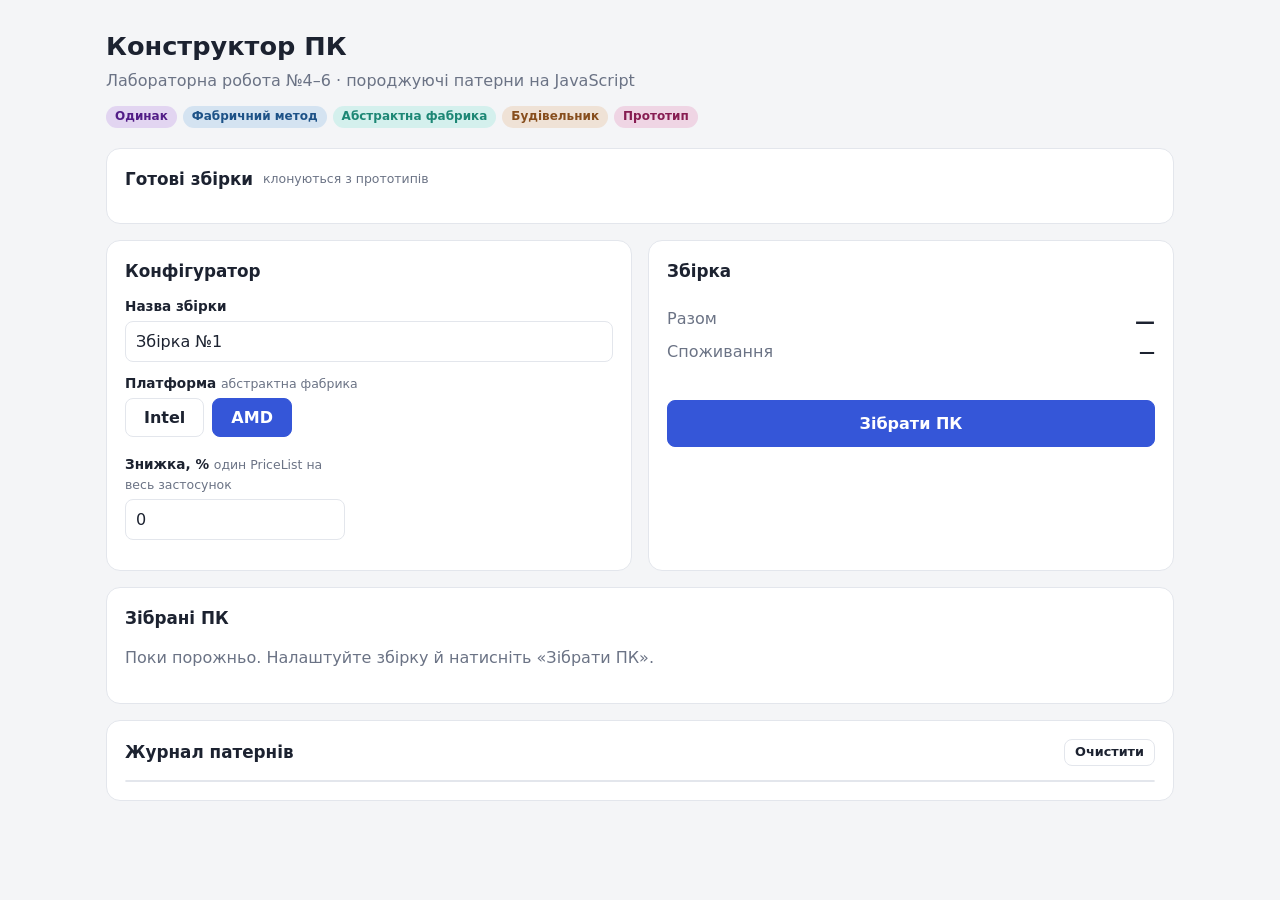
==== index.html @ 35c06c25 "chore: add project skeleton" ====
<!DOCTYPE html>
<html lang="uk">
<head>
  <meta charset="utf-8">
  <meta name="viewport" content="width=device-width, initial-scale=1">
  <title>Конструктор ПК</title>
  <link rel="stylesheet" href="style.css">
</head>
<body>
  <header class="top">
    <div>
      <h1>Конструктор ПК</h1>
      <p class="muted">Лабораторна робота №4–6 · породжуючі патерни на JavaScript</p>
    </div>
    <ul class="legend" aria-label="Патерни проекту">
      <li class="badge p-singleton">Одинак</li>
      <li class="badge p-factory">Фабричний метод</li>
      <li class="badge p-abstract">Абстрактна фабрика</li>
      <li class="badge p-builder">Будівельник</li>
      <li class="badge p-prototype">Прототип</li>
    </ul>
  </header>

  <main class="layout">
    <section class="card wide">
      <h2>Готові збірки <span class="hint">клонуються з прототипів</span></h2>
      <div id="presets" class="presets"></div>
    </section>

    <section class="card">
      <h2>Конфігуратор</h2>

      <label class="field">
        <span>Назва збірки</span>
        <input id="buildName" type="text" maxlength="40" value="Збірка №1">
      </label>

      <fieldset class="field platform">
        <legend>Платформа <span class="hint">абстрактна фабрика</span></legend>
        <label class="seg"><input type="radio" name="platform" value="intel"><span>Intel</span></label>
        <label class="seg"><input type="radio" name="platform" value="amd" checked><span>AMD</span></label>
      </fieldset>

      <div id="slots" class="slots"></div>

      <label class="field discount">
        <span>Знижка, % <span class="hint">один PriceList на весь застосунок</span></span>
        <input id="discount" type="number" min="0" max="50" step="1" value="0">
      </label>
    </section>

    <section class="card">
      <h2>Збірка</h2>
      <p id="status" class="status"></p>
      <ul id="issues" class="issues"></ul>

      <table class="parts">
        <tbody id="partsTable"></tbody>
      </table>

      <dl class="totals">
        <div><dt>Разом</dt><dd id="total">—</dd></div>
        <div><dt>Споживання</dt><dd id="power">—</dd></div>
      </dl>
      <p id="totalNote" class="muted small"></p>

      <button id="buildBtn" class="btn primary" type="button">Зібрати ПК</button>
      <p id="buildMsg" class="msg" role="status"></p>
    </section>

    <section class="card wide">
      <h2>Зібрані ПК</h2>
      <p id="savedEmpty" class="muted">Поки порожньо. Налаштуйте збірку й натисніть «Зібрати ПК».</p>
      <div id="saved" class="saved"></div>
    </section>

    <section class="card wide">
      <h2>Журнал патернів <button id="clearLog" class="btn ghost small" type="button">Очистити</button></h2>
      <div id="log" class="log" aria-live="polite"></div>
    </section>
  </main>

  <!-- Порядок підключення важливий: кожен файл використовує те, що підключено вище -->
  <script src="library/data/catalog.js"></script>
  <script src="library/models/Component.js"></script>

  <!-- Одинак -->
  <script src="library/singleton/Logger.js"></script>
  <script src="library/singleton/PriceList.js"></script>

  <!-- Фабричний метод -->
  <script src="library/factoryMethod/ComponentCreator.js"></script>
  <script src="library/factoryMethod/creators.js"></script>

  <!-- Абстрактна фабрика -->
  <script src="library/abstractFactory/PlatformFactory.js"></script>
  <script src="library/abstractFactory/products.js"></script>
  <script src="library/abstractFactory/IntelFactory.js"></script>
  <script src="library/abstractFactory/AmdFactory.js"></script>
  <script src="library/abstractFactory/platforms.js"></script>

  <!-- Прототип -->
  <script src="library/prototype/PC.js"></script>
  <script src="library/prototype/PresetRegistry.js"></script>

  <!-- Будівельник -->
  <script src="library/builder/Compatibility.js"></script>
  <script src="library/builder/PCBuilder.js"></script>
  <script src="library/builder/PCDirector.js"></script>

  <script src="script.js"></script>
</body>
</html>
---- style.css ----
:root {
  --bg: #f4f5f7;
  --card: #ffffff;
  --field: #ffffff;
  --text: #1c2230;
  --muted: #6b7385;
  --line: #e3e6ec;
  --accent: #3556d8;
  --accent-text: #ffffff;
  --ok: #137a55;
  --bad: #c62828;
  --warn: #9a6700;
  --badge-l: 32%;
  font-family: system-ui, -apple-system, "Segoe UI", Roboto, sans-serif;
  color-scheme: light dark;
}

@media (prefers-color-scheme: dark) {
  :root {
    --bg: #12151c;
    --card: #1a1f2a;
    --field: #141822;
    --text: #e8ebf2;
    --muted: #9aa3b5;
    --line: #2a3140;
    --accent: #7b93ff;
    --accent-text: #10131a;
    --ok: #4cc38a;
    --bad: #ff7b7b;
    --warn: #e5b454;
    --badge-l: 72%;
  }
}

* { box-sizing: border-box; }

body {
  margin: 0;
  background: var(--bg);
  color: var(--text);
  line-height: 1.45;
}

h1, h2, h3 { margin: 0; }
h1 { font-size: 1.6rem; }
h2 { font-size: 1.05rem; display: flex; align-items: center; gap: 10px; margin-bottom: 14px; }
h3 { font-size: 1rem; }

.muted { color: var(--muted); }
.small { font-size: 0.85rem; }
.hint { font-size: 0.78rem; font-weight: 400; color: var(--muted); }

/* ---------- Шапка ---------- */
.top {
  max-width: 1100px;
  margin: 0 auto;
  padding: 28px 16px 8px;
  display: flex;
  flex-wrap: wrap;
  gap: 14px 24px;
  align-items: flex-end;
  justify-content: space-between;
}
.top p { margin: 4px 0 0; }

.legend { display: flex; flex-wrap: wrap; gap: 6px; list-style: none; margin: 0; padding: 0; }

/* ---------- Бейджі патернів ---------- */
.badge {
  --h: 220;
  display: inline-block;
  padding: 2px 9px;
  border-radius: 999px;
  font-size: 0.75rem;
  font-weight: 600;
  white-space: nowrap;
  color: hsl(var(--h) 65% var(--badge-l));
  background: hsl(var(--h) 65% 50% / 0.16);
}
.p-singleton { --h: 270; }
.p-factory   { --h: 210; }
.p-abstract  { --h: 170; }
.p-builder   { --h: 28; }
.p-prototype { --h: 330; }
.p-error     { --h: 0; }

/* ---------- Розкладка ---------- */
.layout {
  max-width: 1100px;
  margin: 0 auto;
  padding: 12px 16px 48px;
  display: grid;
  grid-template-columns: minmax(0, 1fr) minmax(0, 1fr);
  gap: 16px;
}
.wide { grid-column: 1 / -1; }

.card {
  background: var(--card);
  border: 1px solid var(--line);
  border-radius: 14px;
  padding: 18px;
}

@media (max-width: 820px) {
  .layout { grid-template-columns: minmax(0, 1fr); }
}

/* ---------- Поля форми ---------- */
.field { display: block; margin: 0 0 12px; padding: 0; border: 0; min-width: 0; }
.field > span, .field > legend {
  display: block;
  font-size: 0.85rem;
  font-weight: 600;
  margin-bottom: 4px;
  padding: 0;
}

input[type="text"], input[type="number"], select {
  width: 100%;
  padding: 8px 10px;
  border: 1px solid var(--line);
  border-radius: 8px;
  background: var(--field);
  color: var(--text);
  font: inherit;
}
input:focus-visible, select:focus-visible, button:focus-visible {
  outline: 2px solid var(--accent);
  outline-offset: 1px;
}

.platform { display: flex; flex-wrap: wrap; gap: 8px; align-items: center; }
.platform legend { width: 100%; }
.seg input { position: absolute; opacity: 0; pointer-events: none; }
.seg span {
  display: inline-block;
  padding: 7px 18px;
  border: 1px solid var(--line);
  border-radius: 8px;
  cursor: pointer;
  font-weight: 600;
  background: var(--field);
}
.seg input:checked + span { background: var(--accent); border-color: var(--accent); color: var(--accent-text); }
.seg input:focus-visible + span { outline: 2px solid var(--accent); outline-offset: 2px; }

.slots { display: grid; gap: 0; }
.discount { margin-top: 6px; max-width: 220px; }

/* ---------- Кнопки ---------- */
.btn {
  font: inherit;
  font-weight: 600;
  padding: 8px 14px;
  border-radius: 8px;
  border: 1px solid var(--line);
  background: var(--field);
  color: var(--text);
  cursor: pointer;
}
.btn:hover { border-color: var(--accent); }
.btn.primary { background: var(--accent); border-color: var(--accent); color: var(--accent-text); width: 100%; padding: 11px; margin-top: 6px; }
.btn.ghost { background: transparent; }
.btn.small { padding: 3px 10px; font-size: 0.8rem; margin-left: auto; }

/* ---------- Готові збірки ---------- */
.presets { display: grid; grid-template-columns: repeat(auto-fit, minmax(210px, 1fr)); gap: 10px; }
.preset {
  text-align: left;
  font: inherit;
  padding: 12px 14px;
  border: 1px solid var(--line);
  border-radius: 10px;
  background: var(--field);
  color: var(--text);
  cursor: pointer;
  display: grid;
  gap: 2px;
}
.preset:hover { border-color: var(--accent); }
.preset small { color: var(--muted); }
.preset b { color: var(--accent); font-weight: 600; }

/* ---------- Підсумок ---------- */
.status { margin: 0 0 8px; font-weight: 700; }
.status.ok { color: var(--ok); }
.status.bad { color: var(--bad); }
.status.warn { color: var(--warn); }
.status::before { margin-right: 6px; }
.status.ok::before { content: "✓"; }
.status.bad::before { content: "✕"; }
.status.warn::before { content: "!"; }

.issues { margin: 0 0 10px; padding-left: 20px; color: var(--bad); font-size: 0.9rem; }
.issues:empty { display: none; }

.parts { width: 100%; border-collapse: collapse; margin-bottom: 10px; font-size: 0.9rem; }
.parts th { text-align: left; font-weight: 500; color: var(--muted); padding: 6px 8px 6px 0; white-space: nowrap; vertical-align: top; }
.parts td { padding: 6px 0; vertical-align: top; }
.parts tr { border-bottom: 1px solid var(--line); }
.parts .num { text-align: right; white-space: nowrap; padding-left: 10px; }

.totals { margin: 0 0 6px; display: grid; gap: 4px; }
.totals div { display: flex; justify-content: space-between; gap: 12px; }
.totals dt { color: var(--muted); }
.totals dd { margin: 0; font-weight: 700; text-align: right; }
#total { font-size: 1.25rem; }
#totalNote { margin: 0 0 8px; min-height: 1.2em; }

.msg { margin: 8px 0 0; font-size: 0.9rem; min-height: 1.3em; }
.msg.ok { color: var(--ok); }
.msg.bad { color: var(--bad); }

/* ---------- Збережені збірки ---------- */
.saved { display: grid; grid-template-columns: repeat(auto-fill, minmax(280px, 1fr)); gap: 12px; }
.build { border: 1px solid var(--line); border-radius: 10px; padding: 12px 14px; display: grid; gap: 6px; background: var(--field); }
.build p { margin: 0; font-size: 0.85rem; }
.build-foot { display: flex; align-items: center; justify-content: space-between; gap: 8px; flex-wrap: wrap; margin-top: 4px; }
.actions { display: flex; gap: 6px; flex-wrap: wrap; }
.actions .btn { padding: 4px 10px; font-size: 0.82rem; }
[hidden] { display: none !important; }

/* ---------- Журнал ---------- */
.log {
  max-height: 300px;
  overflow: auto;
  border: 1px solid var(--line);
  border-radius: 10px;
  background: var(--field);
  font-size: 0.84rem;
}
.log-row { display: flex; gap: 10px; align-items: baseline; padding: 6px 10px; border-bottom: 1px solid var(--line); }
.log-row:last-child { border-bottom: 0; }
.log-row .time { color: var(--muted); font-variant-numeric: tabular-nums; white-space: nowrap; }
.log-row .badge { flex: none; min-width: 9.5em; text-align: center; }
.log-row .text { min-width: 0; overflow-wrap: anywhere; }

@media (max-width: 560px) {
  .log-row { flex-wrap: wrap; gap: 4px 10px; }
}
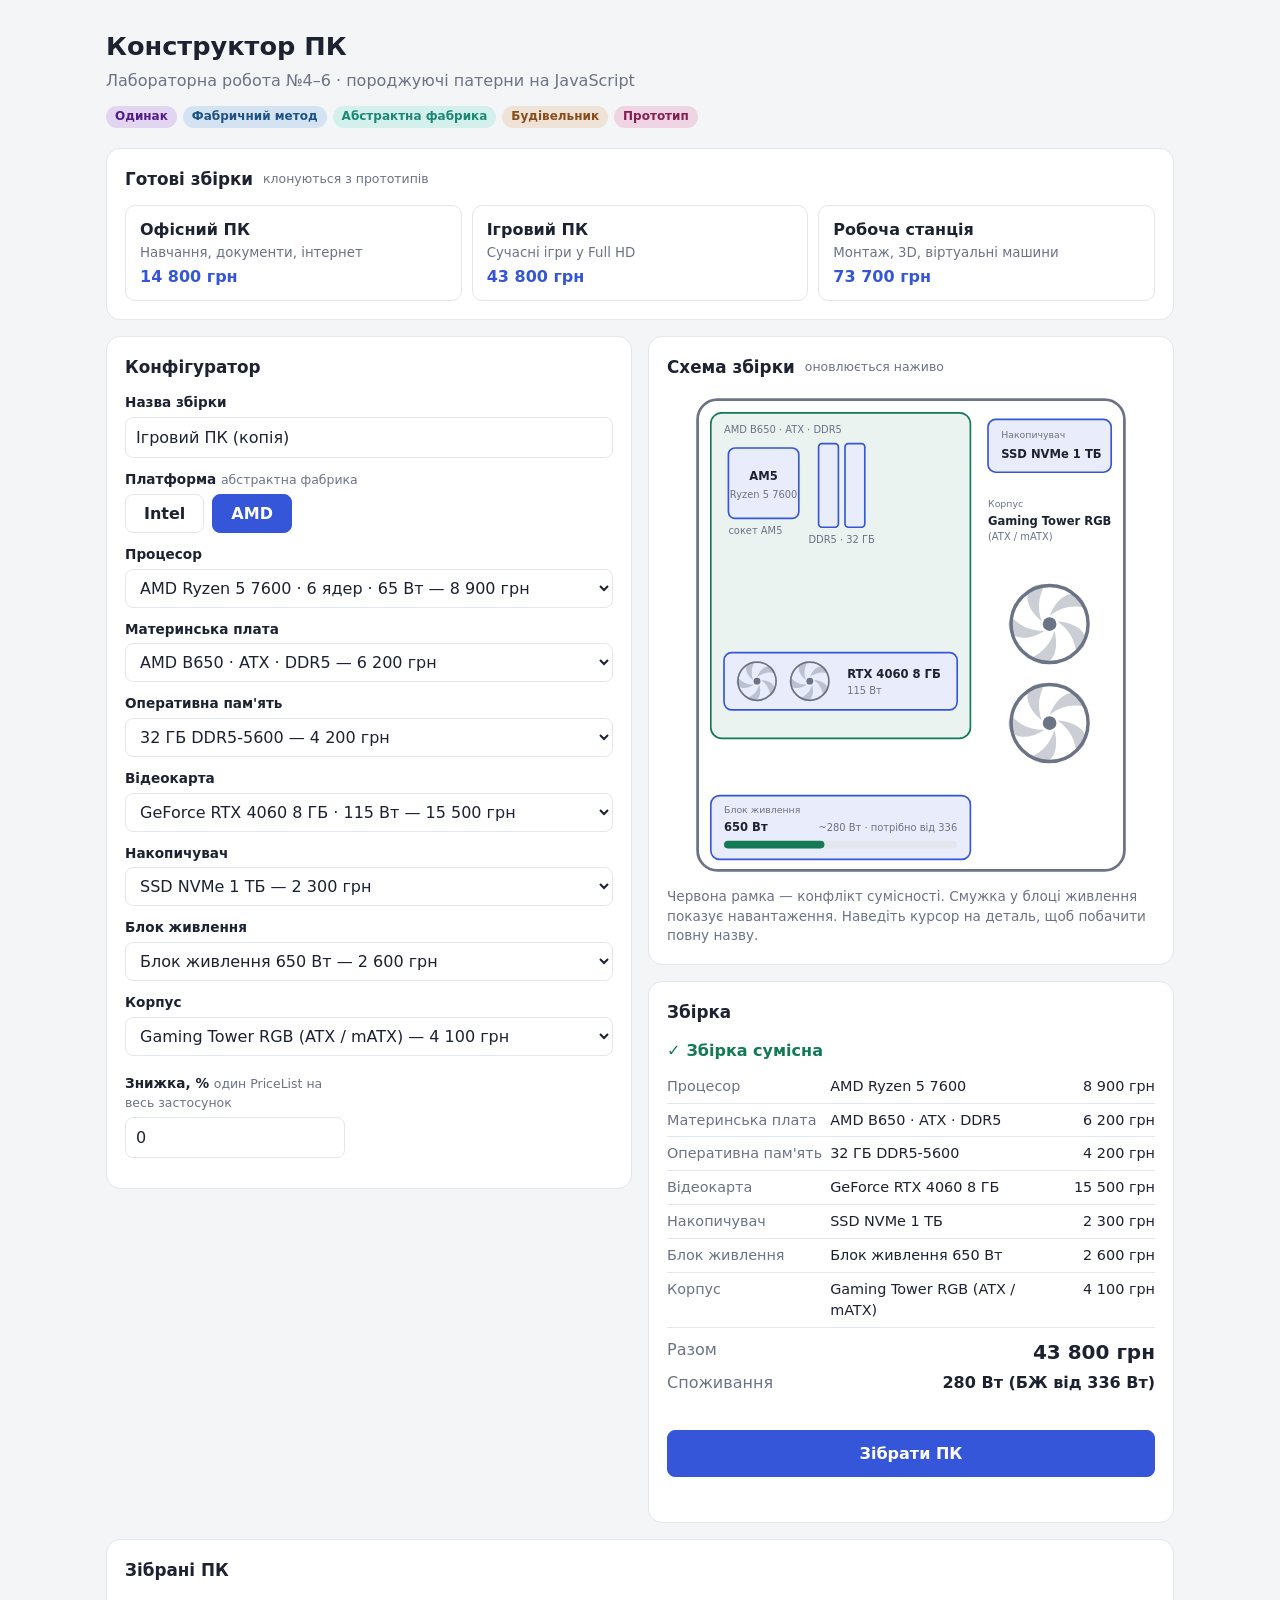
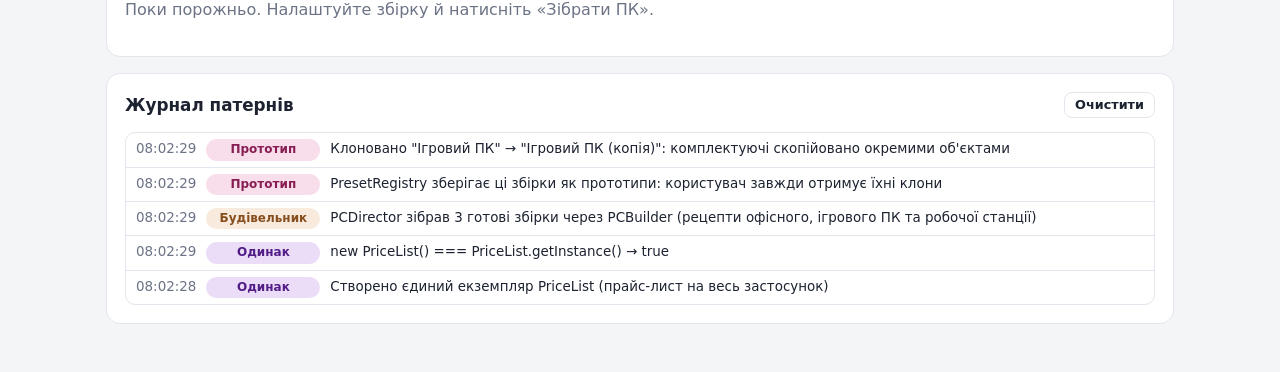
==== commit 1746b8de: "feat(ui): add live SVG schematic of the assembled PC" ====
--- a/index.html
+++ b/index.html
@@ -49,24 +49,99 @@
       </label>
     </section>
 
-    <section class="card">
-      <h2>Збірка</h2>
-      <p id="status" class="status"></p>
-      <ul id="issues" class="issues"></ul>
+    <div class="stack">
+      <section class="card pcview">
+        <h2>Схема збірки <span class="hint">оновлюється наживо</span></h2>
 
-      <table class="parts">
-        <tbody id="partsTable"></tbody>
-      </table>
+        <!-- Порожні слоти показані пунктиром; PcView (ui/PcView.js) лише перемикає класи й підписи -->
+        <svg id="pcView" viewBox="0 0 400 440" role="img" aria-label="Схематичний вигляд системного блока">
+          <!-- Корпус -->
+          <g id="v-case" class="v-part">
+            <title></title>
+            <rect class="body" x="6" y="6" width="388" height="428" rx="18"/>
+            <text class="v-cap" x="270" y="104">Корпус</text>
+            <text id="v-case-1" class="v-val" x="270" y="120"></text>
+            <text id="v-case-2" class="v-sub" x="270" y="134"></text>
+            <g data-fan transform="translate(326 210) scale(1.25)"></g>
+            <g data-fan transform="translate(326 300) scale(1.25)"></g>
+          </g>
 
-      <dl class="totals">
-        <div><dt>Разом</dt><dd id="total">—</dd></div>
-        <div><dt>Споживання</dt><dd id="power">—</dd></div>
-      </dl>
-      <p id="totalNote" class="muted small"></p>
+          <!-- Материнська плата: висота залежить від формату (ATX / mATX) -->
+          <g id="v-motherboard" class="v-part">
+            <title></title>
+            <rect id="v-board-rect" class="body" x="18" y="18" width="236" height="296" rx="10"/>
+            <text id="v-board-text" class="v-sub" x="30" y="36"></text>
+            <text id="v-board-socket" class="v-sub" x="34" y="128"></text>
+          </g>
 
-      <button id="buildBtn" class="btn primary" type="button">Зібрати ПК</button>
-      <p id="buildMsg" class="msg" role="status"></p>
-    </section>
+          <!-- Процесор -->
+          <g id="v-cpu" class="v-part">
+            <title></title>
+            <rect class="body" x="34" y="50" width="64" height="64" rx="6"/>
+            <text id="v-cpu-1" class="v-val" x="66" y="79" text-anchor="middle"></text>
+            <text id="v-cpu-2" class="v-sub" x="66" y="95" text-anchor="middle"></text>
+          </g>
+
+          <!-- Оперативна пам'ять -->
+          <g id="v-ram" class="v-part">
+            <title></title>
+            <rect class="body" x="116" y="46" width="18" height="76" rx="3"/>
+            <rect class="body" x="140" y="46" width="18" height="76" rx="3"/>
+            <text id="v-ram-1" class="v-sub" x="137" y="136" text-anchor="middle"></text>
+          </g>
+
+          <!-- Відеокарта: положення по вертикалі задає PcView -->
+          <g id="v-gpu" class="v-part" transform="translate(30 236)">
+            <title></title>
+            <rect class="body" x="0" y="0" width="212" height="52" rx="7"/>
+            <g data-fan transform="translate(30 26) scale(.62)"></g>
+            <g data-fan transform="translate(78 26) scale(.62)"></g>
+            <text id="v-gpu-1" class="v-val" x="112" y="23"></text>
+            <text id="v-gpu-2" class="v-sub" x="112" y="38"></text>
+          </g>
+
+          <!-- Накопичувач -->
+          <g id="v-storage" class="v-part">
+            <title></title>
+            <rect class="body" x="270" y="24" width="112" height="48" rx="7"/>
+            <text class="v-cap" x="282" y="41">Накопичувач</text>
+            <text id="v-storage-1" class="v-val" x="282" y="59"></text>
+          </g>
+
+          <!-- Блок живлення зі смужкою навантаження -->
+          <g id="v-psu" class="v-part">
+            <title></title>
+            <rect class="body" x="18" y="366" width="236" height="58" rx="8"/>
+            <text class="v-cap" x="30" y="382">Блок живлення</text>
+            <text id="v-psu-1" class="v-val" x="30" y="398"></text>
+            <text id="v-psu-2" class="v-sub" x="242" y="398" text-anchor="end"></text>
+            <rect class="bar-bg" x="30" y="407" width="212" height="7" rx="3.5"/>
+            <rect id="v-psu-bar" class="bar" x="30" y="407" width="0" height="7" rx="3.5"/>
+          </g>
+        </svg>
+
+        <p class="muted small note">Червона рамка — конфлікт сумісності. Смужка у блоці живлення показує навантаження. Наведіть курсор на деталь, щоб побачити повну назву.</p>
+      </section>
+
+      <section class="card">
+        <h2>Збірка</h2>
+        <p id="status" class="status"></p>
+        <ul id="issues" class="issues"></ul>
+
+        <table class="parts">
+          <tbody id="partsTable"></tbody>
+        </table>
+
+        <dl class="totals">
+          <div><dt>Разом</dt><dd id="total">—</dd></div>
+          <div><dt>Споживання</dt><dd id="power">—</dd></div>
+        </dl>
+        <p id="totalNote" class="muted small"></p>
+
+        <button id="buildBtn" class="btn primary" type="button">Зібрати ПК</button>
+        <p id="buildMsg" class="msg" role="status"></p>
+      </section>
+    </div>
 
     <section class="card wide">
       <h2>Зібрані ПК</h2>
@@ -108,6 +183,9 @@
   <script src="library/builder/PCBuilder.js"></script>
   <script src="library/builder/PCDirector.js"></script>
 
+  <!-- Візуалізація (не патерн, лише відображення) -->
+  <script src="ui/PcView.js"></script>
+
   <script src="script.js"></script>
 </body>
 </html>
--- a/style.css
+++ b/style.css
@@ -92,6 +92,7 @@
   display: grid;
   grid-template-columns: minmax(0, 1fr) minmax(0, 1fr);
   gap: 16px;
+  align-items: start;
 }
 .wide { grid-column: 1 / -1; }
 
@@ -239,3 +240,66 @@
 @media (max-width: 560px) {
   .log-row { flex-wrap: wrap; gap: 4px 10px; }
 }
+
+/* ---------- Схема збірки (SVG) ---------- */
+.stack { display: grid; gap: 16px; min-width: 0; }
+.pcview svg { display: block; width: 100%; max-width: 440px; height: auto; margin: 0 auto; }
+.pcview .note { margin: 10px 0 0; }
+
+/* Стани деталей: порожній слот — пунктир, на місці — акцент, конфлікт — червоний */
+.v-part .body {
+  fill: var(--field);
+  stroke: var(--muted);
+  stroke-width: 1.5;
+  stroke-dasharray: 5 4;
+  transition: fill 0.3s, stroke 0.3s;
+}
+.v-part.filled .body {
+  stroke: var(--accent);
+  stroke-dasharray: none;
+  fill: color-mix(in srgb, var(--accent) 11%, var(--card));
+}
+.v-part.bad .body {
+  stroke: var(--bad);
+  stroke-dasharray: none;
+  fill: color-mix(in srgb, var(--bad) 13%, var(--card));
+}
+#v-case .body { fill: transparent; }
+#v-case.filled .body { stroke: var(--muted); stroke-width: 2.5; fill: transparent; }
+#v-case.bad .body { stroke-width: 2.5; fill: transparent; }
+#v-motherboard.filled .body { stroke: var(--ok); fill: color-mix(in srgb, var(--ok) 9%, var(--card)); }
+
+.v-cap { font-size: 8.5px; fill: var(--muted); }
+.v-val { font-size: 10.5px; font-weight: 700; fill: var(--text); }
+.v-sub { font-size: 9px; fill: var(--muted); }
+.v-part.bad .v-val, .v-part.bad .v-sub { fill: var(--bad); }
+
+/* Блок живлення: смужка навантаження */
+.bar-bg { fill: var(--line); }
+.bar { fill: var(--ok); transition: width 0.35s ease, fill 0.3s; }
+.bar.bad { fill: var(--bad); }
+
+/* Вентилятори крутяться лише коли деталь на місці й без конфлікту */
+[data-fan] .ring { fill: none; stroke: var(--muted); stroke-width: 2; }
+[data-fan] .blade { fill: var(--muted); fill-opacity: 0.35; }
+[data-fan] .hub { fill: var(--muted); }
+[data-fan] .rotor { animation: spin 2.4s linear infinite; animation-play-state: paused; }
+.v-part.filled [data-fan] .rotor { animation-play-state: running; }
+
+/* Ігровий корпус: підсвітка RGB */
+.rgb [data-fan] .ring { stroke-width: 2.5; animation: rgb 4s linear infinite; }
+
+/* Коротка підсвітка деталі, яку щойно замінили */
+.v-part.pop .body { animation: pop 0.6s ease-out; }
+
+@keyframes spin { to { transform: rotate(360deg); } }
+@keyframes pop { from { stroke-width: 5; } to { stroke-width: 1.5; } }
+@keyframes rgb {
+  0%, 100% { stroke: #ff4d6d; }
+  33% { stroke: #4dd2ff; }
+  66% { stroke: #7cff6b; }
+}
+
+@media (prefers-reduced-motion: reduce) {
+  [data-fan] .rotor, .rgb [data-fan] .ring, .v-part.pop .body { animation: none; }
+}
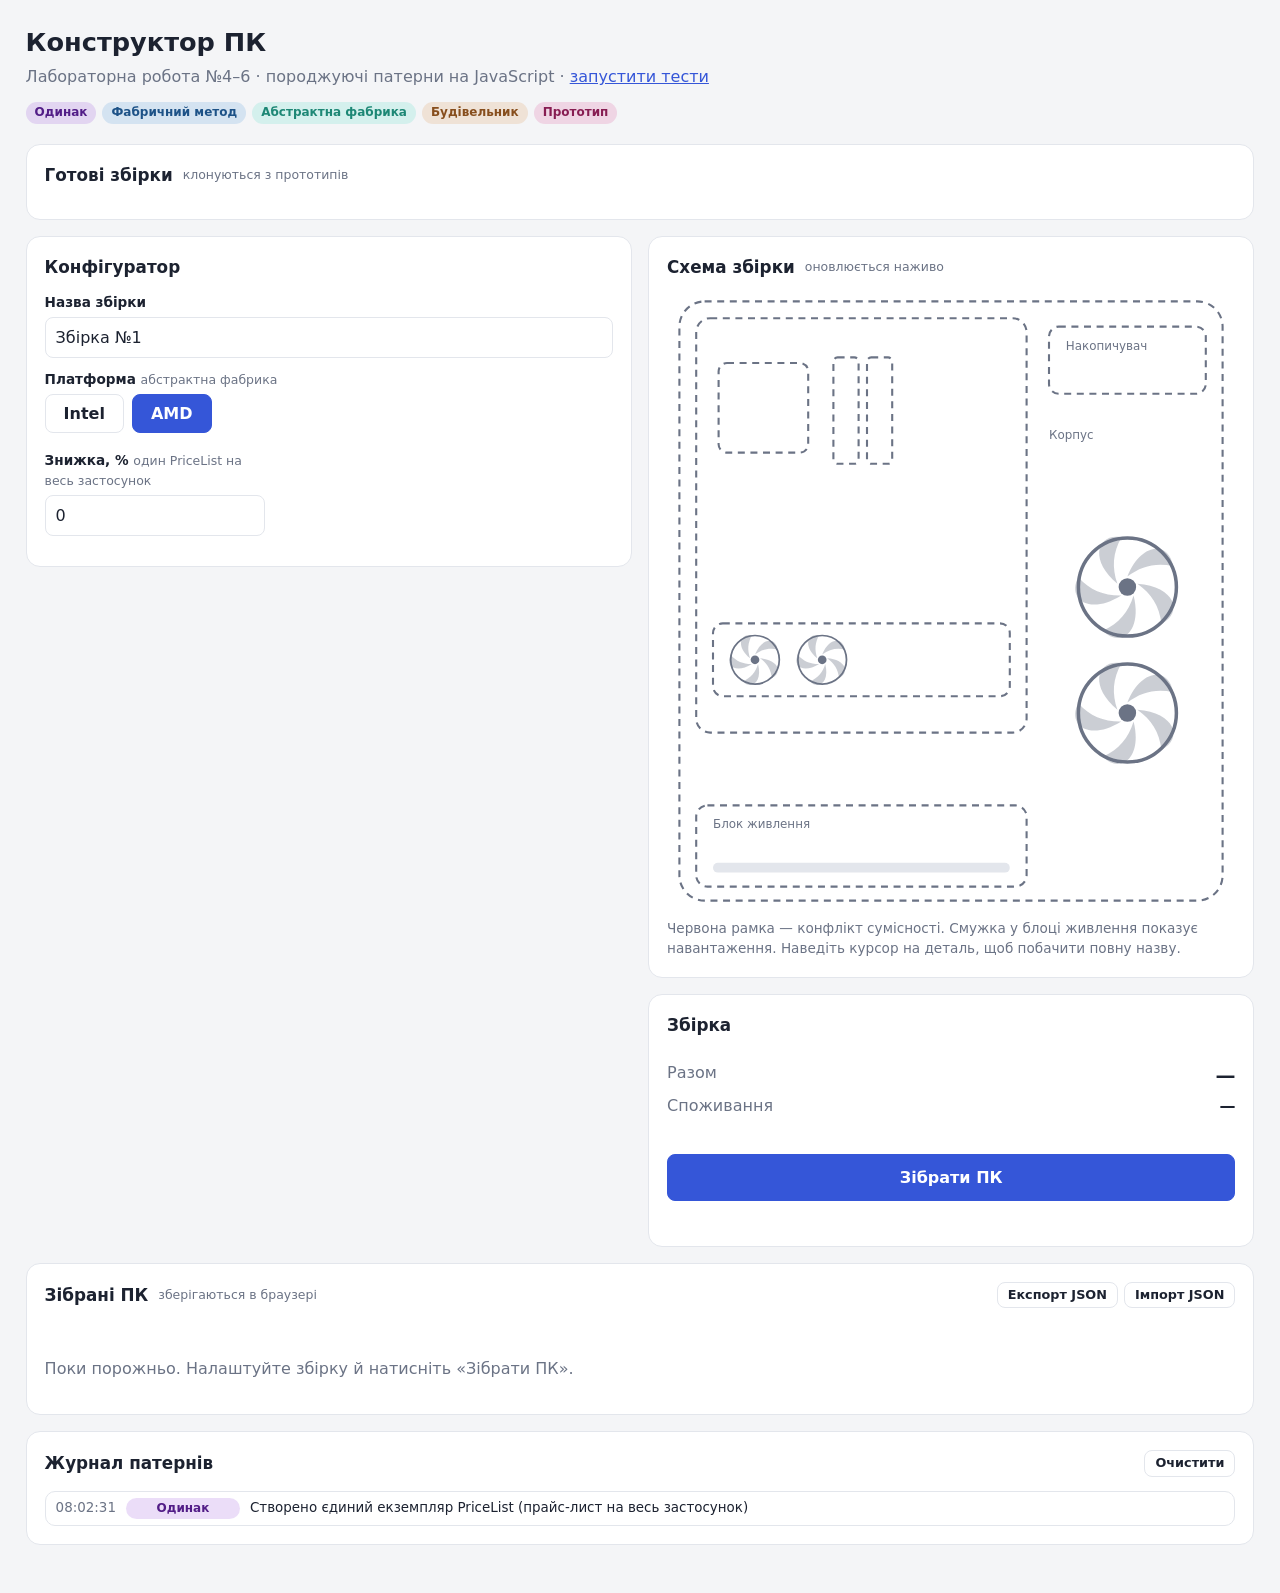
==== commit a328066c: "feat(ui): autosave builds, add JSON export and import" ====
--- a/index.html
+++ b/index.html
@@ -10,7 +10,7 @@
   <header class="top">
     <div>
       <h1>Конструктор ПК</h1>
-      <p class="muted">Лабораторна робота №4–6 · породжуючі патерни на JavaScript</p>
+      <p class="muted">Лабораторна робота №4–6 · породжуючі патерни на JavaScript · <a href="tests.html">запустити тести</a></p>
     </div>
     <ul class="legend" aria-label="Патерни проекту">
       <li class="badge p-singleton">Одинак</li>
@@ -144,7 +144,15 @@
     </div>
 
     <section class="card wide">
-      <h2>Зібрані ПК</h2>
+      <h2>
+        Зібрані ПК <span class="hint">зберігаються в браузері</span>
+        <span class="h2-actions">
+          <button id="exportBtn" class="btn ghost small" type="button">Експорт JSON</button>
+          <button id="importBtn" class="btn ghost small" type="button">Імпорт JSON</button>
+          <input id="importFile" type="file" accept=".json,application/json" hidden>
+        </span>
+      </h2>
+      <p id="savedMsg" class="msg" role="status"></p>
       <p id="savedEmpty" class="muted">Поки порожньо. Налаштуйте збірку й натисніть «Зібрати ПК».</p>
       <div id="saved" class="saved"></div>
     </section>
@@ -183,7 +191,12 @@
   <script src="library/builder/PCBuilder.js"></script>
   <script src="library/builder/PCDirector.js"></script>
 
+  <!-- Збереження збірок (не патерн: збірка відновлюється через фабрики та будівельник) -->
+  <script src="library/persistence/PCSerializer.js"></script>
+  <script src="library/persistence/BuildStorage.js"></script>
+
   <!-- Візуалізація (не патерн, лише відображення) -->
+  <script src="ui/patternBadges.js"></script>
   <script src="ui/PcView.js"></script>
 
   <script src="script.js"></script>
--- a/style.css
+++ b/style.css
@@ -11,6 +11,7 @@
   --bad: #c62828;
   --warn: #9a6700;
   --badge-l: 32%;
+  --pad: clamp(12px, 2vw, 32px); /* бічні поля сторінки */
   font-family: system-ui, -apple-system, "Segoe UI", Roboto, sans-serif;
   color-scheme: light dark;
 }
@@ -52,9 +53,9 @@
 
 /* ---------- Шапка ---------- */
 .top {
-  max-width: 1100px;
+  max-width: 2200px;
   margin: 0 auto;
-  padding: 28px 16px 8px;
+  padding: 24px var(--pad) 8px;
   display: flex;
   flex-wrap: wrap;
   gap: 14px 24px;
@@ -82,13 +83,14 @@
 .p-abstract  { --h: 170; }
 .p-builder   { --h: 28; }
 .p-prototype { --h: 330; }
+.p-storage   { --h: 100; }
 .p-error     { --h: 0; }
 
 /* ---------- Розкладка ---------- */
 .layout {
-  max-width: 1100px;
+  max-width: 2200px;
   margin: 0 auto;
-  padding: 12px 16px 48px;
+  padding: 12px var(--pad) 48px;
   display: grid;
   grid-template-columns: minmax(0, 1fr) minmax(0, 1fr);
   gap: 16px;
@@ -164,6 +166,9 @@
 .btn.primary { background: var(--accent); border-color: var(--accent); color: var(--accent-text); width: 100%; padding: 11px; margin-top: 6px; }
 .btn.ghost { background: transparent; }
 .btn.small { padding: 3px 10px; font-size: 0.8rem; margin-left: auto; }
+.h2-actions { margin-left: auto; display: flex; gap: 6px; }
+.h2-actions .btn.small { margin-left: 0; }
+a { color: var(--accent); }
 
 /* ---------- Готові збірки ---------- */
 .presets { display: grid; grid-template-columns: repeat(auto-fit, minmax(210px, 1fr)); gap: 10px; }
@@ -243,7 +248,7 @@
 
 /* ---------- Схема збірки (SVG) ---------- */
 .stack { display: grid; gap: 16px; min-width: 0; }
-.pcview svg { display: block; width: 100%; max-width: 440px; height: auto; margin: 0 auto; }
+.pcview svg { display: block; width: 100%; max-width: 560px; height: auto; margin: 0 auto; }
 .pcview .note { margin: 10px 0 0; }
 
 /* Стани деталей: порожній слот — пунктир, на місці — акцент, конфлікт — червоний */
@@ -300,6 +305,16 @@
   66% { stroke: #7cff6b; }
 }
 
+/* Широкі екрани: три колонки — конфігуратор | схема | збірка.
+   display: contents робить картки зі .stack прямими елементами сітки */
+@media (min-width: 1600px) {
+  .layout {
+    grid-template-columns: minmax(380px, 1fr) minmax(400px, 1.15fr) minmax(380px, 1fr);
+    align-items: stretch;
+  }
+  .stack { display: contents; }
+}
+
 @media (prefers-reduced-motion: reduce) {
   [data-fan] .rotor, .rgb [data-fan] .ring, .v-part.pop .body { animation: none; }
 }
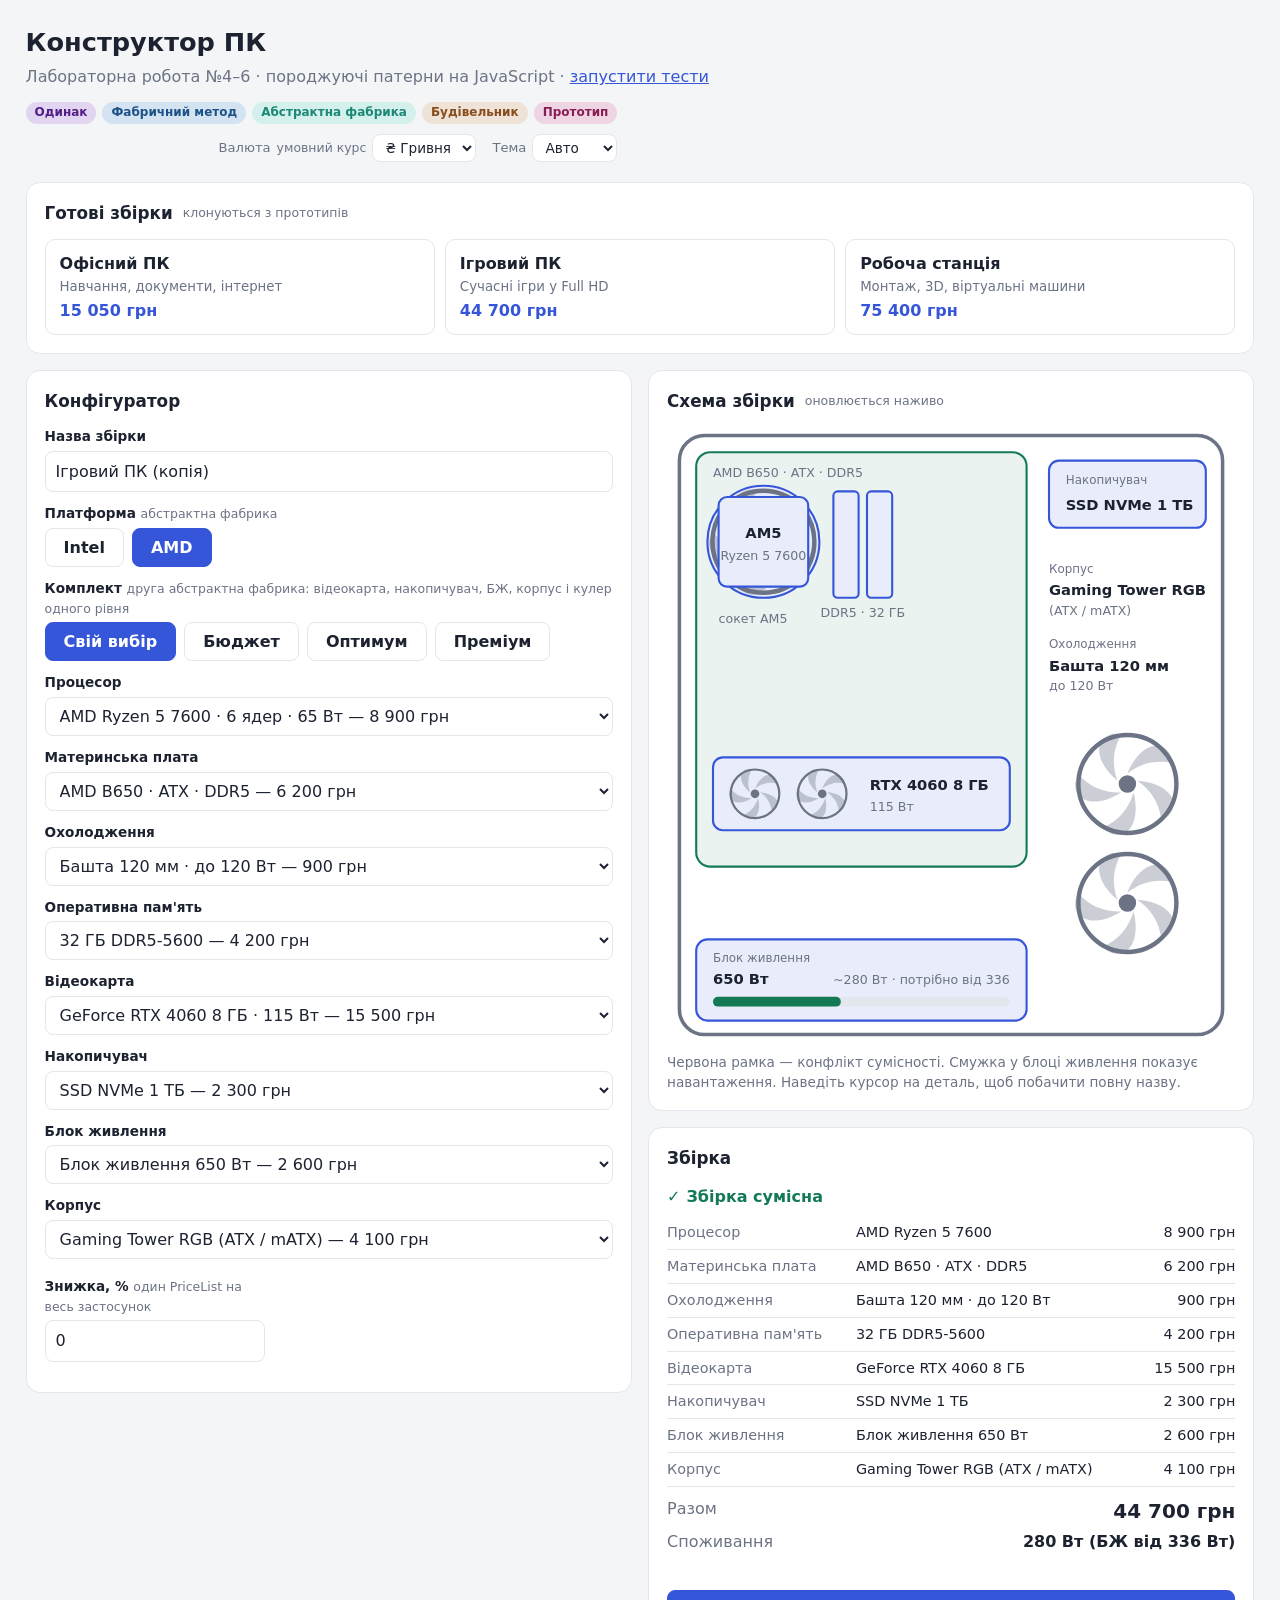
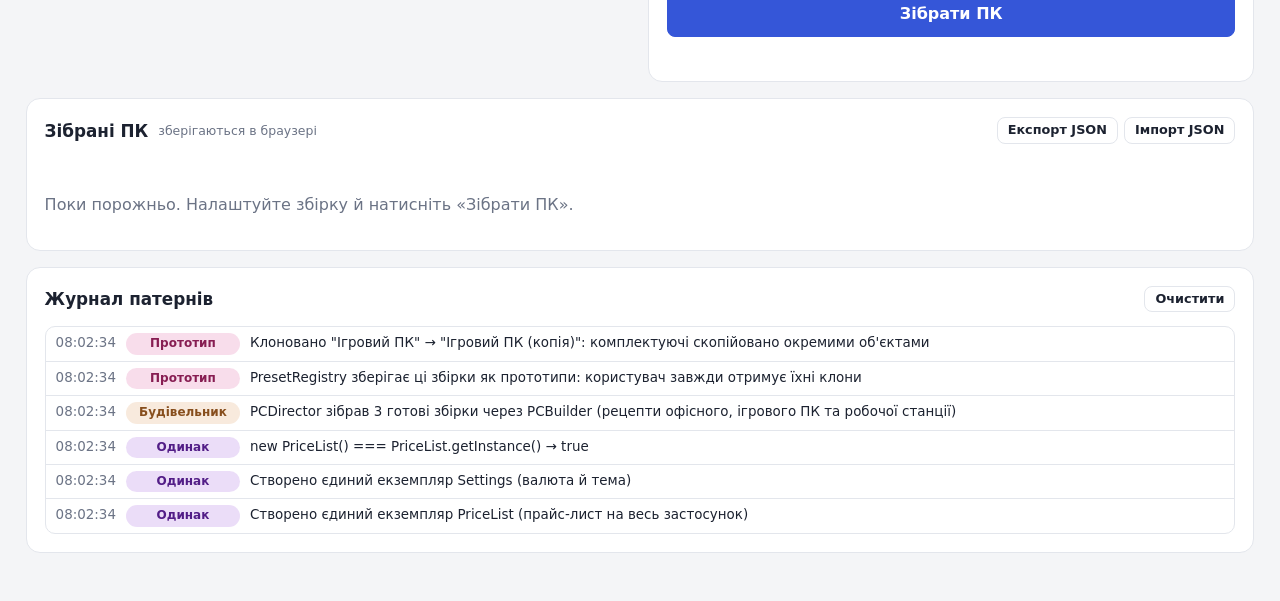
==== commit f7be3a06: "feat: add Settings singleton, cooler part and tier kit abstract factory Currency and theme settings " ====
--- a/index.html
+++ b/index.html
@@ -5,6 +5,15 @@
   <meta name="viewport" content="width=device-width, initial-scale=1">
   <title>Конструктор ПК</title>
   <link rel="stylesheet" href="style.css">
+  <script>
+    // Тема застосовується до відображення сторінки, щоб не було миготіння
+    (function () {
+      try {
+        var data = JSON.parse(localStorage.getItem('patterns2026.settings.v1'));
+        if (data && (data.theme === 'light' || data.theme === 'dark')) document.documentElement.dataset.theme = data.theme;
+      } catch (e) {}
+    })();
+  </script>
 </head>
 <body>
   <header class="top">
@@ -12,13 +21,31 @@
       <h1>Конструктор ПК</h1>
       <p class="muted">Лабораторна робота №4–6 · породжуючі патерни на JavaScript · <a href="tests.html">запустити тести</a></p>
     </div>
-    <ul class="legend" aria-label="Патерни проекту">
-      <li class="badge p-singleton">Одинак</li>
-      <li class="badge p-factory">Фабричний метод</li>
-      <li class="badge p-abstract">Абстрактна фабрика</li>
-      <li class="badge p-builder">Будівельник</li>
-      <li class="badge p-prototype">Прототип</li>
-    </ul>
+    <div class="top-right">
+      <ul class="legend" aria-label="Патерни проекту">
+        <li class="badge p-singleton">Одинак</li>
+        <li class="badge p-factory">Фабричний метод</li>
+        <li class="badge p-abstract">Абстрактна фабрика</li>
+        <li class="badge p-builder">Будівельник</li>
+        <li class="badge p-prototype">Прототип</li>
+      </ul>
+      <div class="tools">
+        <label>Валюта <span class="hint">умовний курс</span>
+          <select id="currencySelect">
+            <option value="UAH">₴ Гривня</option>
+            <option value="USD">$ Долар</option>
+            <option value="EUR">€ Євро</option>
+          </select>
+        </label>
+        <label>Тема
+          <select id="themeSelect">
+            <option value="auto">Авто</option>
+            <option value="light">Світла</option>
+            <option value="dark">Темна</option>
+          </select>
+        </label>
+      </div>
+    </div>
   </header>
 
   <main class="layout">
@@ -41,6 +68,14 @@
         <label class="seg"><input type="radio" name="platform" value="amd" checked><span>AMD</span></label>
       </fieldset>
 
+      <fieldset class="field platform tier">
+        <legend>Комплект <span class="hint">друга абстрактна фабрика: відеокарта, накопичувач, БЖ, корпус і кулер одного рівня</span></legend>
+        <label class="seg"><input type="radio" name="tier" value="" checked><span>Свій вибір</span></label>
+        <label class="seg"><input type="radio" name="tier" value="budget"><span>Бюджет</span></label>
+        <label class="seg"><input type="radio" name="tier" value="optimum"><span>Оптимум</span></label>
+        <label class="seg"><input type="radio" name="tier" value="premium"><span>Преміум</span></label>
+      </fieldset>
+
       <div id="slots" class="slots"></div>
 
       <label class="field discount">
@@ -62,8 +97,8 @@
             <text class="v-cap" x="270" y="104">Корпус</text>
             <text id="v-case-1" class="v-val" x="270" y="120"></text>
             <text id="v-case-2" class="v-sub" x="270" y="134"></text>
-            <g data-fan transform="translate(326 210) scale(1.25)"></g>
-            <g data-fan transform="translate(326 300) scale(1.25)"></g>
+            <g data-fan transform="translate(326 255) scale(1.25)"></g>
+            <g data-fan transform="translate(326 340) scale(1.25)"></g>
           </g>
 
           <!-- Материнська плата: висота залежить від формату (ATX / mATX) -->
@@ -71,7 +106,17 @@
             <title></title>
             <rect id="v-board-rect" class="body" x="18" y="18" width="236" height="296" rx="10"/>
             <text id="v-board-text" class="v-sub" x="30" y="36"></text>
-            <text id="v-board-socket" class="v-sub" x="34" y="128"></text>
+            <text id="v-board-socket" class="v-sub" x="34" y="140"></text>
+          </g>
+
+          <!-- Охолодження: вентилятор під процесором, підпис у правій колонці -->
+          <g id="v-cooler" class="v-part">
+            <title></title>
+            <circle class="body" cx="66" cy="82" r="40"/>
+            <g data-fan transform="translate(66 82) scale(1.3)"></g>
+            <text class="v-cap" x="270" y="158">Охолодження</text>
+            <text id="v-cooler-1" class="v-val" x="270" y="174"></text>
+            <text id="v-cooler-2" class="v-sub" x="270" y="188"></text>
           </g>
 
           <!-- Процесор -->
@@ -170,6 +215,7 @@
   <!-- Одинак -->
   <script src="library/singleton/Logger.js"></script>
   <script src="library/singleton/PriceList.js"></script>
+  <script src="library/singleton/Settings.js"></script>
 
   <!-- Фабричний метод -->
   <script src="library/factoryMethod/ComponentCreator.js"></script>
@@ -181,6 +227,8 @@
   <script src="library/abstractFactory/IntelFactory.js"></script>
   <script src="library/abstractFactory/AmdFactory.js"></script>
   <script src="library/abstractFactory/platforms.js"></script>
+  <script src="library/abstractFactory/TierFactory.js"></script>
+  <script src="library/abstractFactory/tiers.js"></script>
 
   <!-- Прототип -->
   <script src="library/prototype/PC.js"></script>
@@ -193,6 +241,7 @@
 
   <!-- Збереження збірок (не патерн: збірка відновлюється через фабрики та будівельник) -->
   <script src="library/persistence/PCSerializer.js"></script>
+  <script src="library/persistence/KeyValueStorage.js"></script>
   <script src="library/persistence/BuildStorage.js"></script>
 
   <!-- Візуалізація (не патерн, лише відображення) -->
--- a/style.css
+++ b/style.css
@@ -16,8 +16,10 @@
   color-scheme: light dark;
 }
 
+/* Темна тема: автоматично за налаштуванням системи або примусово (data-theme="dark").
+   Примусова світла (data-theme="light") просто не вмикає темні змінні. */
 @media (prefers-color-scheme: dark) {
-  :root {
+  :root:not([data-theme="light"]) {
     --bg: #12151c;
     --card: #1a1f2a;
     --field: #141822;
@@ -33,6 +35,27 @@
   }
 }
 
+:root[data-theme="dark"] {
+  --bg: #12151c;
+  --card: #1a1f2a;
+  --field: #141822;
+  --text: #e8ebf2;
+  --muted: #9aa3b5;
+  --line: #2a3140;
+  --accent: #7b93ff;
+  --accent-text: #10131a;
+  --ok: #4cc38a;
+  --bad: #ff7b7b;
+  --warn: #e5b454;
+  --badge-l: 72%;
+  color-scheme: dark;
+}
+
+:root[data-theme="light"] { color-scheme: light; }
+
+/* Короткочасно вимикає переходи під час зміни теми */
+.theme-switching *, .theme-switching *::before, .theme-switching *::after { transition: none !important; }
+
 * { box-sizing: border-box; }
 
 body {
@@ -64,7 +87,12 @@
 }
 .top p { margin: 4px 0 0; }
 
-.legend { display: flex; flex-wrap: wrap; gap: 6px; list-style: none; margin: 0; padding: 0; }
+.legend { display: flex; flex-wrap: wrap; gap: 6px; list-style: none; margin: 0; padding: 0; justify-content: flex-end; }
+
+.top-right { display: grid; gap: 10px; justify-items: end; }
+.tools { display: flex; flex-wrap: wrap; gap: 8px 16px; justify-content: flex-end; }
+.tools label { display: flex; align-items: center; gap: 6px; font-size: 0.82rem; color: var(--muted); }
+.tools select { width: auto; padding: 4px 8px; font-size: 0.85rem; color: var(--text); }
 
 /* ---------- Бейджі патернів ---------- */
 .badge {
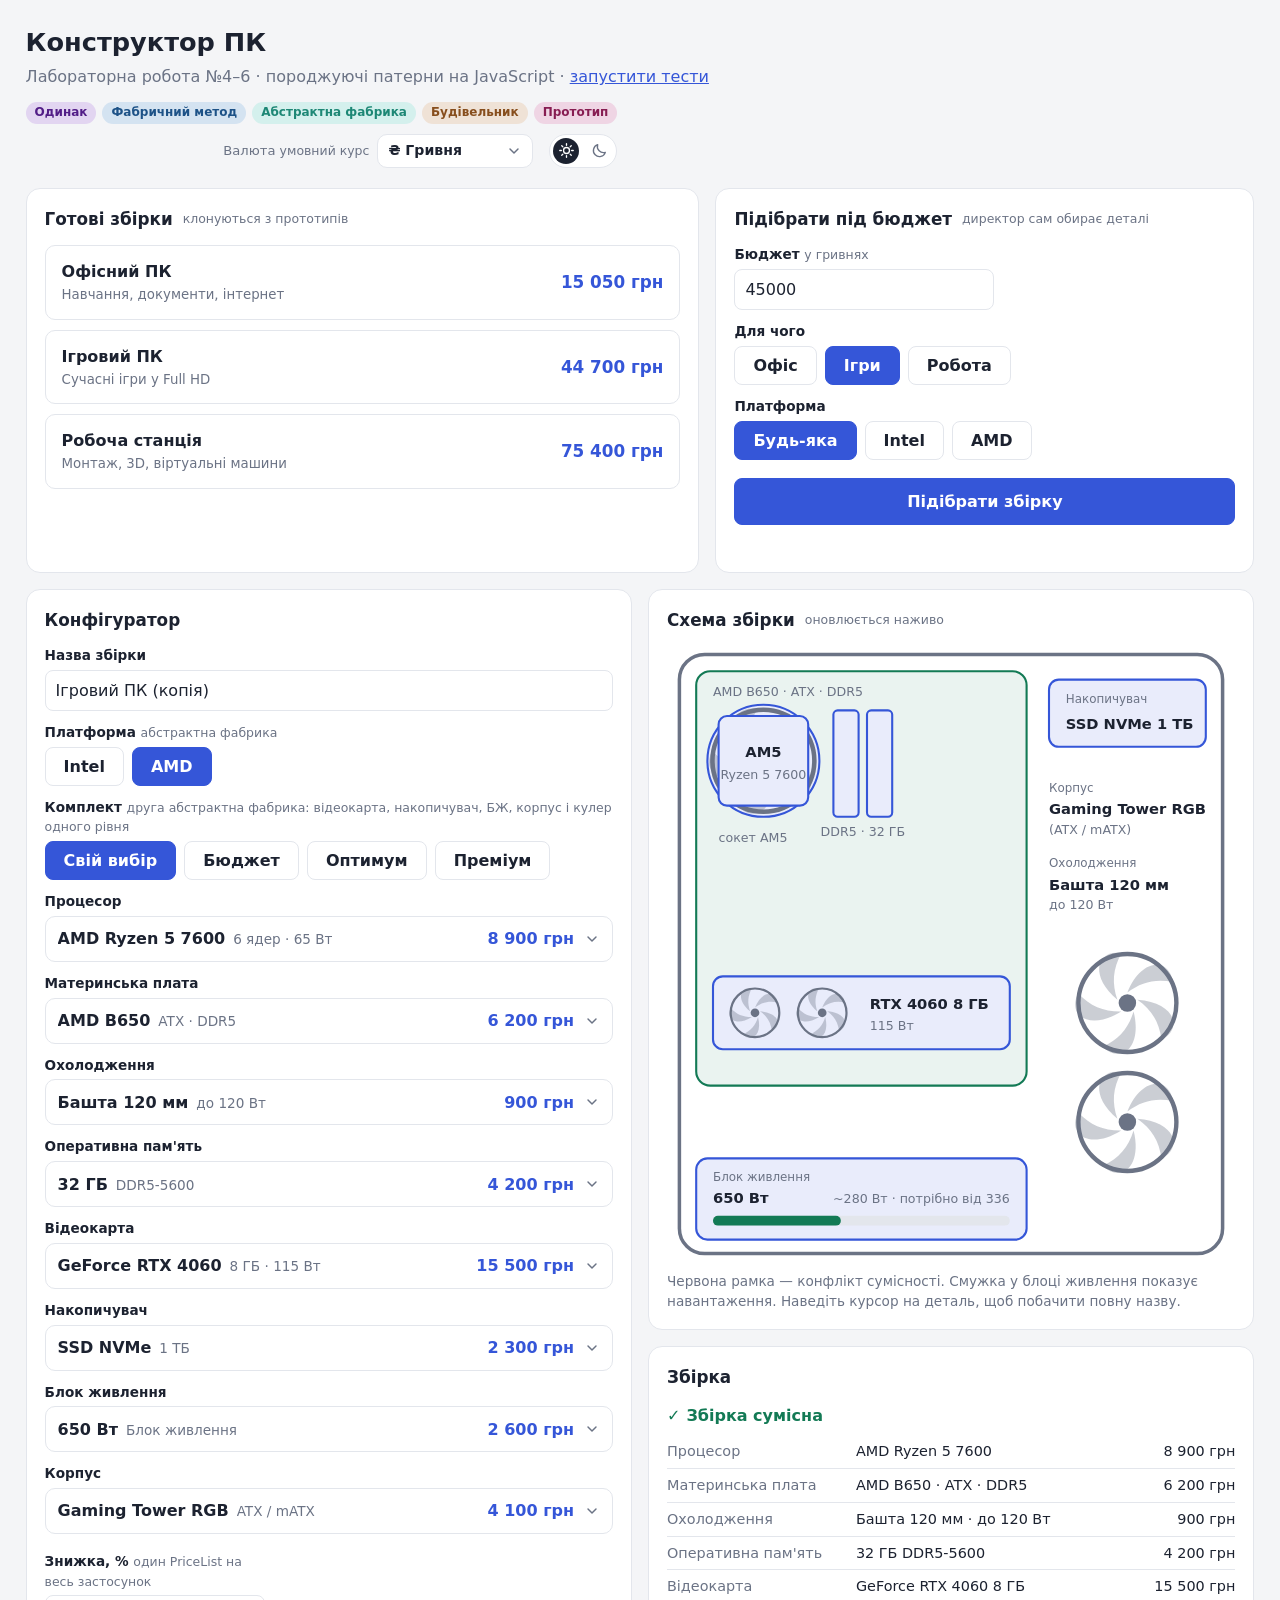
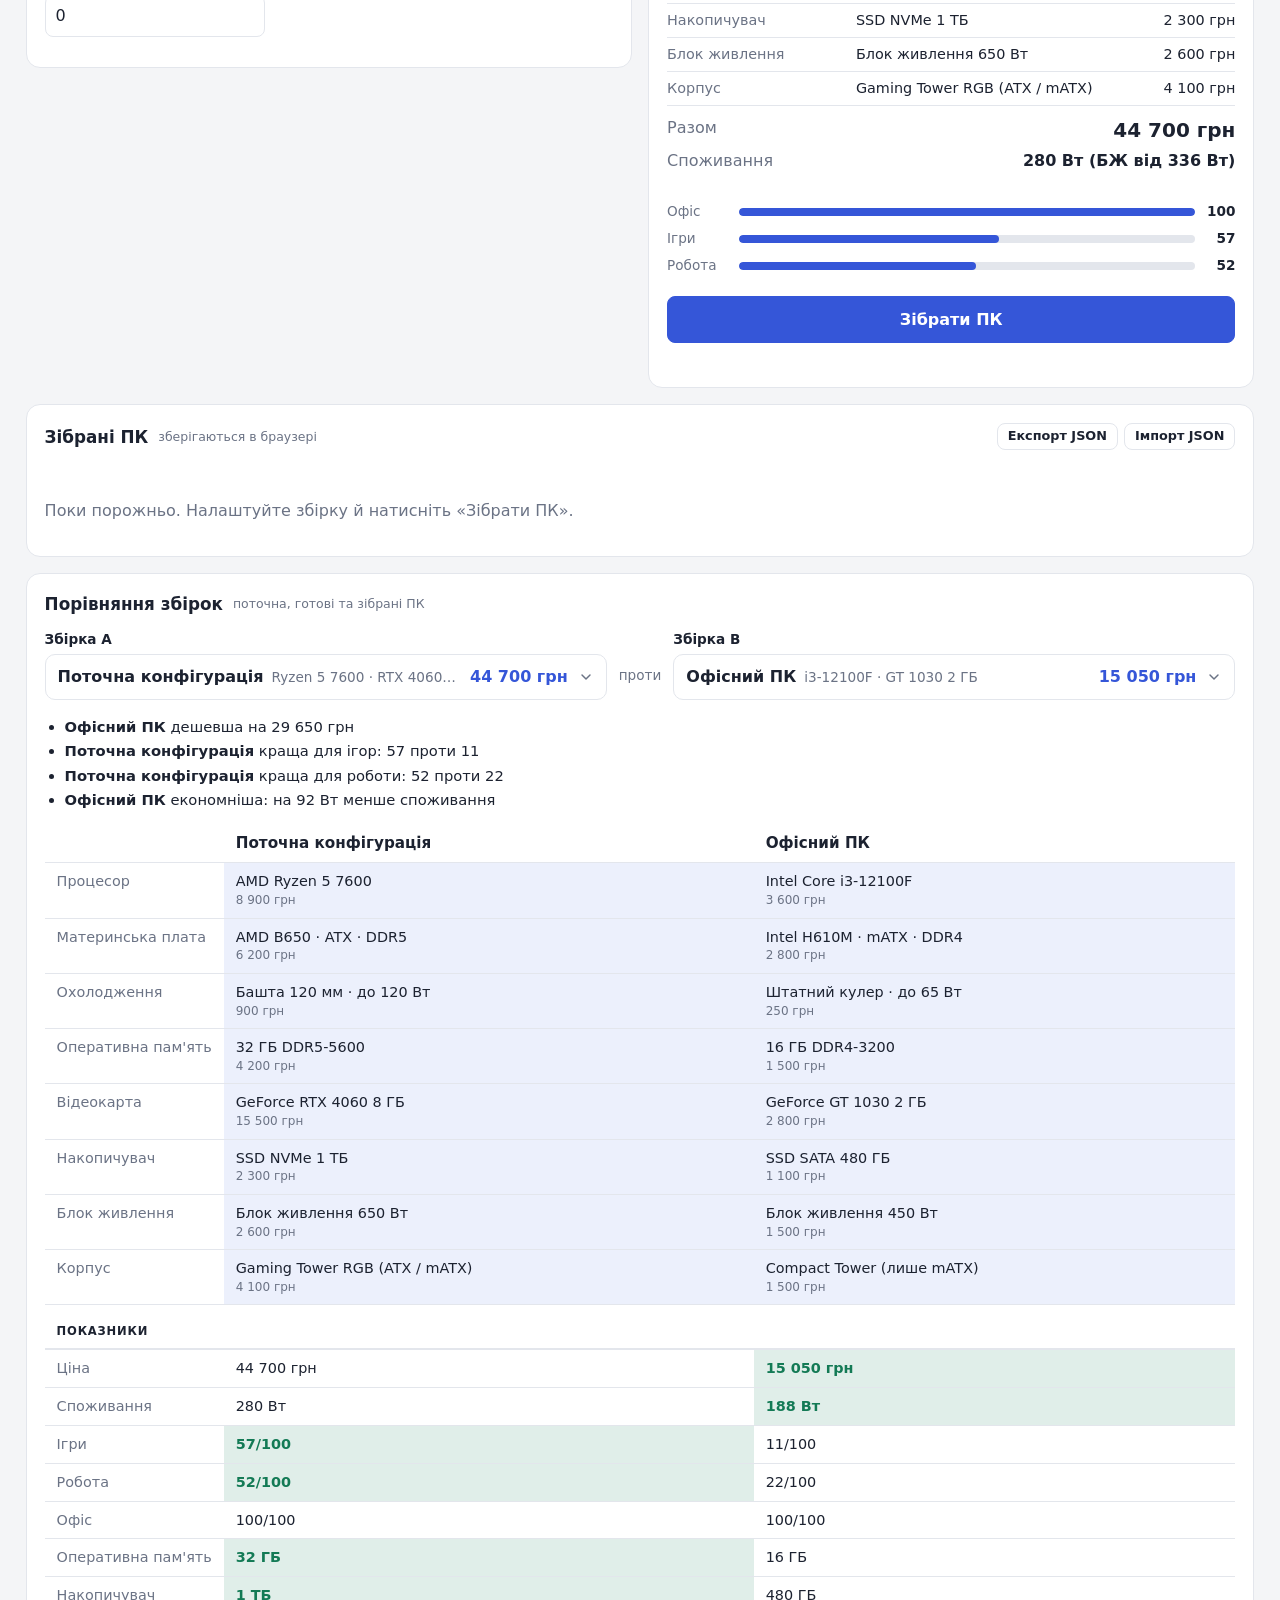
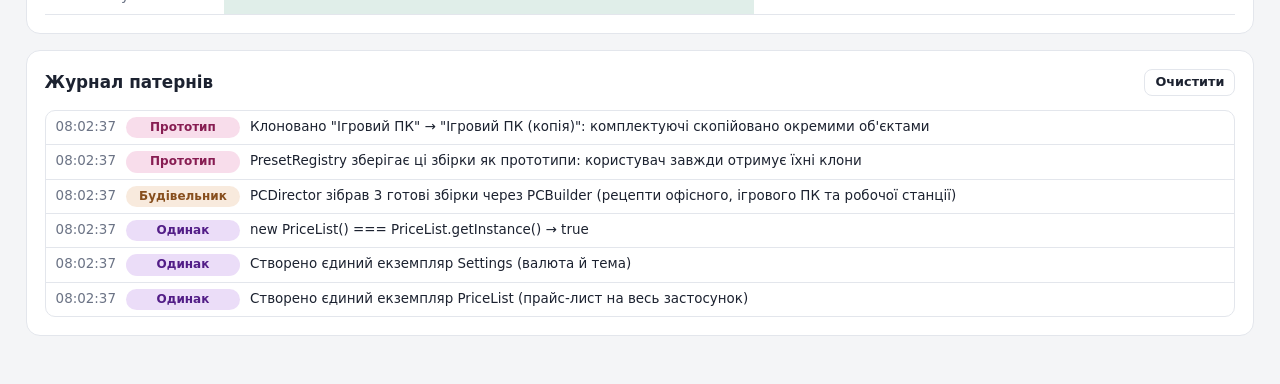
==== commit 25d5f9b7: "feat: add budget auto-build, build comparison, custom dropdown and sun/moon theme toggle PCDirector." ====
--- a/index.html
+++ b/index.html
@@ -30,29 +30,60 @@
         <li class="badge p-prototype">Прототип</li>
       </ul>
       <div class="tools">
-        <label>Валюта <span class="hint">умовний курс</span>
-          <select id="currencySelect">
+        <div class="tool">
+          <span id="lbl-currency">Валюта <span class="hint">умовний курс</span></span>
+          <select id="currencySelect" aria-labelledby="lbl-currency">
             <option value="UAH">₴ Гривня</option>
             <option value="USD">$ Долар</option>
             <option value="EUR">€ Євро</option>
           </select>
-        </label>
-        <label>Тема
-          <select id="themeSelect">
-            <option value="auto">Авто</option>
-            <option value="light">Світла</option>
-            <option value="dark">Темна</option>
-          </select>
-        </label>
+        </div>
+        <button id="themeToggle" class="theme-toggle" type="button" role="switch" aria-checked="false"
+                aria-label="Темна тема" title="Перемкнути тему (Shift + клік — як у системі)">
+          <svg class="ico sun" viewBox="0 0 24 24" aria-hidden="true">
+            <circle cx="12" cy="12" r="4.2"/>
+            <path d="M12 2.5v2.2M12 19.3v2.2M2.5 12h2.2M19.3 12h2.2M5.3 5.3l1.6 1.6M17.1 17.1l1.6 1.6M5.3 18.7l1.6-1.6M17.1 6.9l1.6-1.6"/>
+          </svg>
+          <svg class="ico moon" viewBox="0 0 24 24" aria-hidden="true">
+            <path d="M20.2 14.6A8.6 8.6 0 0 1 9.4 3.8a8.6 8.6 0 1 0 10.8 10.8z"/>
+          </svg>
+          <span class="thumb"></span>
+        </button>
       </div>
     </div>
   </header>
 
   <main class="layout">
-    <section class="card wide">
-      <h2>Готові збірки <span class="hint">клонуються з прототипів</span></h2>
-      <div id="presets" class="presets"></div>
-    </section>
+    <div class="quick wide">
+      <section class="card">
+        <h2>Готові збірки <span class="hint">клонуються з прототипів</span></h2>
+        <div id="presets" class="presets"></div>
+      </section>
+
+      <section class="card auto">
+        <h2>Підібрати під бюджет <span class="hint">директор сам обирає деталі</span></h2>
+        <div class="auto-form">
+          <label class="field budget">
+            <span>Бюджет <span id="budgetHint" class="hint"></span></span>
+            <input id="budget" type="number" min="0" step="500" inputmode="numeric">
+          </label>
+          <fieldset class="field platform">
+            <legend>Для чого</legend>
+            <label class="seg"><input type="radio" name="purpose" value="office"><span>Офіс</span></label>
+            <label class="seg"><input type="radio" name="purpose" value="gaming" checked><span>Ігри</span></label>
+            <label class="seg"><input type="radio" name="purpose" value="workstation"><span>Робота</span></label>
+          </fieldset>
+          <fieldset class="field platform">
+            <legend>Платформа</legend>
+            <label class="seg"><input type="radio" name="autoPlatform" value="any" checked><span>Будь-яка</span></label>
+            <label class="seg"><input type="radio" name="autoPlatform" value="intel"><span>Intel</span></label>
+            <label class="seg"><input type="radio" name="autoPlatform" value="amd"><span>AMD</span></label>
+          </fieldset>
+        </div>
+        <button id="autoBtn" class="btn primary" type="button">Підібрати збірку</button>
+        <p id="autoMsg" class="msg" role="status"></p>
+      </section>
+    </div>
 
     <section class="card">
       <h2>Конфігуратор</h2>
@@ -182,6 +213,8 @@
           <div><dt>Споживання</dt><dd id="power">—</dd></div>
         </dl>
         <p id="totalNote" class="muted small"></p>
+
+        <div id="perf" class="perf" aria-label="Умовна оцінка продуктивності, від 0 до 100"></div>
 
         <button id="buildBtn" class="btn primary" type="button">Зібрати ПК</button>
         <p id="buildMsg" class="msg" role="status"></p>
@@ -203,6 +236,22 @@
     </section>
 
     <section class="card wide">
+      <h2>Порівняння збірок <span class="hint">поточна, готові та зібрані ПК</span></h2>
+      <div class="compare-pick">
+        <div class="field">
+          <span id="lbl-cmpA">Збірка A</span>
+          <select id="cmpA" aria-labelledby="lbl-cmpA"></select>
+        </div>
+        <div class="vs" aria-hidden="true">проти</div>
+        <div class="field">
+          <span id="lbl-cmpB">Збірка B</span>
+          <select id="cmpB" aria-labelledby="lbl-cmpB"></select>
+        </div>
+      </div>
+      <div id="compareOut" class="compare-out"></div>
+    </section>
+
+    <section class="card wide">
       <h2>Журнал патернів <button id="clearLog" class="btn ghost small" type="button">Очистити</button></h2>
       <div id="log" class="log" aria-live="polite"></div>
     </section>
@@ -237,7 +286,12 @@
   <!-- Будівельник -->
   <script src="library/builder/Compatibility.js"></script>
   <script src="library/builder/PCBuilder.js"></script>
+  <script src="library/builder/BudgetPlanner.js"></script>
   <script src="library/builder/PCDirector.js"></script>
+
+  <!-- Аналіз збірок (не патерн: оцінка продуктивності й порівняння) -->
+  <script src="library/analysis/Performance.js"></script>
+  <script src="library/analysis/Comparison.js"></script>
 
   <!-- Збереження збірок (не патерн: збірка відновлюється через фабрики та будівельник) -->
   <script src="library/persistence/PCSerializer.js"></script>
@@ -247,6 +301,7 @@
   <!-- Візуалізація (не патерн, лише відображення) -->
   <script src="ui/patternBadges.js"></script>
   <script src="ui/PcView.js"></script>
+  <script src="ui/Dropdown.js"></script>
 
   <script src="script.js"></script>
 </body>
--- a/style.css
+++ b/style.css
@@ -11,6 +11,11 @@
   --bad: #c62828;
   --warn: #9a6700;
   --badge-l: 32%;
+  --shadow: 0 12px 32px rgb(15 20 30 / 0.16), 0 2px 6px rgb(15 20 30 / 0.08);
+  /* Перемикач теми: де стоїть повзунок і яким кольором намальовано сонце та місяць */
+  --thumb-x: 0px;
+  --sun-color: var(--card);
+  --moon-color: var(--muted);
   --pad: clamp(12px, 2vw, 32px); /* бічні поля сторінки */
   font-family: system-ui, -apple-system, "Segoe UI", Roboto, sans-serif;
   color-scheme: light dark;
@@ -32,6 +37,10 @@
     --bad: #ff7b7b;
     --warn: #e5b454;
     --badge-l: 72%;
+    --shadow: 0 14px 36px rgb(0 0 0 / 0.55), 0 2px 8px rgb(0 0 0 / 0.4);
+    --thumb-x: 33px;
+    --sun-color: var(--muted);
+    --moon-color: var(--bg);
   }
 }
 
@@ -48,6 +57,10 @@
   --bad: #ff7b7b;
   --warn: #e5b454;
   --badge-l: 72%;
+  --shadow: 0 14px 36px rgb(0 0 0 / 0.55), 0 2px 8px rgb(0 0 0 / 0.4);
+  --thumb-x: 33px;
+  --sun-color: var(--muted);
+  --moon-color: var(--bg);
   color-scheme: dark;
 }
 
@@ -90,9 +103,9 @@
 .legend { display: flex; flex-wrap: wrap; gap: 6px; list-style: none; margin: 0; padding: 0; justify-content: flex-end; }
 
 .top-right { display: grid; gap: 10px; justify-items: end; }
-.tools { display: flex; flex-wrap: wrap; gap: 8px 16px; justify-content: flex-end; }
-.tools label { display: flex; align-items: center; gap: 6px; font-size: 0.82rem; color: var(--muted); }
-.tools select { width: auto; padding: 4px 8px; font-size: 0.85rem; color: var(--text); }
+.tools { display: flex; flex-wrap: wrap; gap: 8px 16px; justify-content: flex-end; align-items: center; }
+.tool { display: flex; align-items: center; gap: 8px; font-size: 0.82rem; color: var(--muted); }
+@media (max-width: 560px) { .tool .hint { display: none; } }
 
 /* ---------- Бейджі патернів ---------- */
 .badge {
@@ -112,6 +125,8 @@
 .p-builder   { --h: 28; }
 .p-prototype { --h: 330; }
 .p-storage   { --h: 100; }
+.p-analysis  { --h: 55; }
+.p-ui        { --h: 200; }
 .p-error     { --h: 0; }
 
 /* ---------- Розкладка ---------- */
@@ -147,7 +162,7 @@
   padding: 0;
 }
 
-input[type="text"], input[type="number"], select {
+input[type="text"], input[type="number"], select:not(.dd-native) {
   width: 100%;
   padding: 8px 10px;
   border: 1px solid var(--line);
@@ -344,5 +359,197 @@
 }
 
 @media (prefers-reduced-motion: reduce) {
-  [data-fan] .rotor, .rgb [data-fan] .ring, .v-part.pop .body { animation: none; }
-}
+  [data-fan] .rotor, .rgb [data-fan] .ring, .v-part.pop .body, .dd-panel { animation: none; }
+  .theme-toggle .thumb, .dd-chevron, .meter i { transition: none; }
+}
+
+/* ---------- Перемикач теми: монохромні сонце й місяць ---------- */
+.theme-toggle {
+  position: relative;
+  display: inline-grid;
+  grid-template-columns: 1fr 1fr;
+  flex: none;
+  width: 68px;
+  height: 34px;
+  padding: 0;
+  border: 1px solid var(--line);
+  border-radius: 999px;
+  background: var(--field);
+  cursor: pointer;
+  transition: border-color 0.15s;
+}
+.theme-toggle:hover { border-color: var(--muted); }
+.theme-toggle .ico {
+  position: relative;
+  z-index: 1; /* над повзунком */
+  place-self: center;
+  width: 17px;
+  height: 17px;
+  fill: none;
+  stroke: currentColor;
+  stroke-width: 1.9;
+  stroke-linecap: round;
+  stroke-linejoin: round;
+  transition: color 0.2s;
+}
+.theme-toggle .sun { color: var(--sun-color); }
+.theme-toggle .moon { color: var(--moon-color); }
+.theme-toggle .thumb {
+  position: absolute;
+  top: 3px;
+  left: 3px;
+  width: 26px;
+  height: 26px;
+  border-radius: 50%;
+  background: var(--text);
+  transform: translateX(var(--thumb-x));
+  transition: transform 0.22s cubic-bezier(0.4, 0, 0.2, 1);
+}
+
+/* ---------- Випадаючий список (ui/Dropdown.js) ---------- */
+.dd { position: relative; min-width: 0; }
+.dd-native { position: absolute; width: 1px; height: 1px; opacity: 0; pointer-events: none; }
+
+.dd-btn {
+  display: flex;
+  align-items: center;
+  gap: 10px;
+  width: 100%;
+  min-height: 46px;
+  padding: 7px 12px;
+  border: 1px solid var(--line);
+  border-radius: 10px;
+  background: var(--field);
+  color: var(--text);
+  font: inherit;
+  text-align: left;
+  cursor: pointer;
+  transition: border-color 0.15s, box-shadow 0.15s;
+}
+.dd-btn:hover { border-color: color-mix(in srgb, var(--accent) 50%, var(--line)); }
+.dd-btn:focus-visible, .dd.open .dd-btn {
+  outline: none;
+  border-color: var(--accent);
+  box-shadow: 0 0 0 3px color-mix(in srgb, var(--accent) 22%, transparent);
+}
+.dd-btn.has-warn { border-color: color-mix(in srgb, var(--bad) 55%, var(--line)); }
+.dd-btn:disabled { opacity: 0.55; cursor: not-allowed; }
+
+.dd-main { display: flex; flex: 1; align-items: baseline; gap: 8px; min-width: 0; }
+.dd-btn .dd-title { flex: 0 1 auto; min-width: 0; overflow: hidden; text-overflow: ellipsis; white-space: nowrap; font-weight: 600; }
+.dd-btn .dd-meta { flex: 1 1 0; min-width: 0; overflow: hidden; text-overflow: ellipsis; white-space: nowrap; color: var(--muted); font-size: 0.85rem; }
+.dd-price { flex: none; font-weight: 600; font-variant-numeric: tabular-nums; white-space: nowrap; color: var(--accent); }
+.dd-chevron { flex: none; color: var(--muted); transition: transform 0.2s; }
+.dd.open .dd-chevron { transform: rotate(180deg); }
+
+.dd-panel {
+  position: absolute;
+  z-index: 60;
+  top: calc(100% + 6px);
+  left: 0;
+  right: 0;
+  display: flex;
+  flex-direction: column;
+  max-height: var(--dd-max, 360px);
+  background: var(--card);
+  border: 1px solid var(--line);
+  border-radius: 12px;
+  box-shadow: var(--shadow);
+  overflow: hidden;
+  transform-origin: top center;
+  animation: dd-in 0.14s ease-out;
+}
+.dd-up .dd-panel { top: auto; bottom: calc(100% + 6px); transform-origin: bottom center; }
+@keyframes dd-in { from { opacity: 0; transform: translateY(-4px) scale(0.985); } }
+.dd-up .dd-panel { animation-name: dd-in-up; }
+@keyframes dd-in-up { from { opacity: 0; transform: translateY(4px) scale(0.985); } }
+
+.dd-searchbox { display: flex; align-items: center; gap: 8px; padding: 8px 14px; border-bottom: 1px solid var(--line); color: var(--muted); }
+.dd-searchbox[hidden] { display: none; }
+.dd-panel .dd-search { flex: 1; width: auto; padding: 4px 0; border: 0; border-radius: 0; background: transparent; color: var(--text); outline: none; }
+
+.dd-list { position: relative; margin: 0; padding: 6px; list-style: none; overflow-y: auto; overscroll-behavior: contain; outline: none; }
+.dd-group { padding: 10px 10px 4px; font-size: 0.7rem; font-weight: 700; letter-spacing: 0.07em; text-transform: uppercase; color: var(--muted); }
+.dd-group[hidden] { display: none; }
+
+.dd-opt {
+  display: grid;
+  grid-template-columns: 16px minmax(0, 1fr) auto;
+  align-items: center;
+  gap: 10px;
+  padding: 9px 10px;
+  border-radius: 8px;
+  cursor: pointer;
+}
+.dd-opt[hidden] { display: none; }
+.dd-opt.is-active { background: color-mix(in srgb, var(--accent) 10%, transparent); }
+.dd-opt[aria-selected="true"] { background: color-mix(in srgb, var(--accent) 16%, transparent); }
+.dd-opt.is-disabled { opacity: 0.45; cursor: not-allowed; }
+.dd-check { color: var(--accent); opacity: 0; }
+.dd-opt[aria-selected="true"] .dd-check { opacity: 1; }
+.dd-text { display: grid; gap: 1px; min-width: 0; }
+.dd-opt .dd-title { font-weight: 600; overflow-wrap: anywhere; }
+.dd-opt .dd-meta { font-size: 0.82rem; color: var(--muted); }
+.dd-opt .dd-price { font-size: 0.9rem; }
+.dd-warn { display: flex; align-items: baseline; gap: 6px; margin-top: 2px; font-size: 0.78rem; line-height: 1.3; color: var(--bad); }
+.dd-warn::before { content: ""; flex: none; width: 6px; height: 6px; border-radius: 50%; background: var(--bad); transform: translateY(-1px); }
+.dd-empty { margin: 0; padding: 14px; font-size: 0.9rem; text-align: center; color: var(--muted); }
+
+/* Компактний варіант для шапки */
+.dd-compact { width: 156px; }
+.dd-compact .dd-btn { min-height: 34px; padding: 4px 10px; font-size: 0.88rem; }
+.dd-compact .dd-panel { left: auto; right: 0; min-width: 190px; }
+.dd-compact .dd-opt { padding: 7px 10px; }
+
+/* ---------- Готові збірки й автозбірка ---------- */
+.quick { display: grid; grid-template-columns: minmax(0, 1.25fr) minmax(0, 1fr); gap: 16px; align-items: stretch; }
+@media (max-width: 1100px) { .quick { grid-template-columns: minmax(0, 1fr); } }
+.auto-form { display: grid; grid-template-columns: repeat(auto-fit, minmax(250px, 1fr)); gap: 0 18px; }
+.auto .field.budget { max-width: 260px; }
+.auto .msg { margin-top: 10px; }
+
+/* Готові збірки поруч з автозбіркою: список «назва й опис — ціна» на всю висоту картки */
+@media (min-width: 1101px) {
+  .quick .presets { grid-template-columns: minmax(0, 1fr); align-content: start; }
+  .quick .preset {
+    grid-template-columns: minmax(0, 1fr) auto;
+    grid-template-areas: "name price" "desc price";
+    align-items: center;
+    column-gap: 16px;
+    padding: 14px 16px;
+  }
+  .quick .preset strong { grid-area: name; }
+  .quick .preset small { grid-area: desc; }
+  .quick .preset b { grid-area: price; font-size: 1.05rem; }
+}
+
+/* ---------- Оцінка продуктивності ---------- */
+.perf { display: grid; gap: 7px; margin: 4px 0 14px; }
+.perf-row { display: grid; grid-template-columns: 62px minmax(0, 1fr) 30px; align-items: center; gap: 10px; font-size: 0.85rem; }
+.perf-row span { color: var(--muted); }
+.perf-row b { text-align: right; font-variant-numeric: tabular-nums; }
+.meter { height: 8px; border-radius: 4px; background: var(--line); overflow: hidden; }
+.meter i { display: block; height: 100%; border-radius: 4px; background: var(--accent); transition: width 0.35s ease; }
+
+/* ---------- Порівняння збірок ---------- */
+.compare-pick { display: grid; grid-template-columns: minmax(0, 1fr) auto minmax(0, 1fr); gap: 12px; align-items: end; }
+.compare-pick .field { margin: 0; }
+.vs { padding-bottom: 14px; font-size: 0.85rem; color: var(--muted); }
+@media (max-width: 700px) {
+  .compare-pick { grid-template-columns: minmax(0, 1fr); }
+  .vs { padding: 0; text-align: center; }
+}
+.compare-out { margin-top: 16px; }
+.verdict { margin: 0 0 14px; padding-left: 20px; font-size: 0.92rem; }
+.verdict li { margin: 3px 0; }
+.verdict strong { font-weight: 700; }
+.table-wrap { overflow-x: auto; }
+.cmp { width: 100%; min-width: 560px; border-collapse: separate; border-spacing: 0; font-size: 0.9rem; }
+.cmp th, .cmp td { padding: 8px 12px; text-align: left; vertical-align: top; border-bottom: 1px solid var(--line); }
+.cmp thead th { font-size: 0.95rem; }
+.cmp tbody th { width: 1%; font-weight: 500; white-space: nowrap; color: var(--muted); }
+.cmp td small { display: block; color: var(--muted); }
+.cmp td.diff { background: color-mix(in srgb, var(--accent) 9%, transparent); }
+.cmp td.best { background: color-mix(in srgb, var(--ok) 13%, transparent); color: var(--ok); font-weight: 700; }
+.cmp td.best small { color: inherit; font-weight: 500; opacity: 0.85; }
+.cmp tr.sep th { padding-top: 18px; font-size: 0.72rem; font-weight: 700; letter-spacing: 0.07em; text-transform: uppercase; color: var(--text); border-bottom: 2px solid var(--line); }
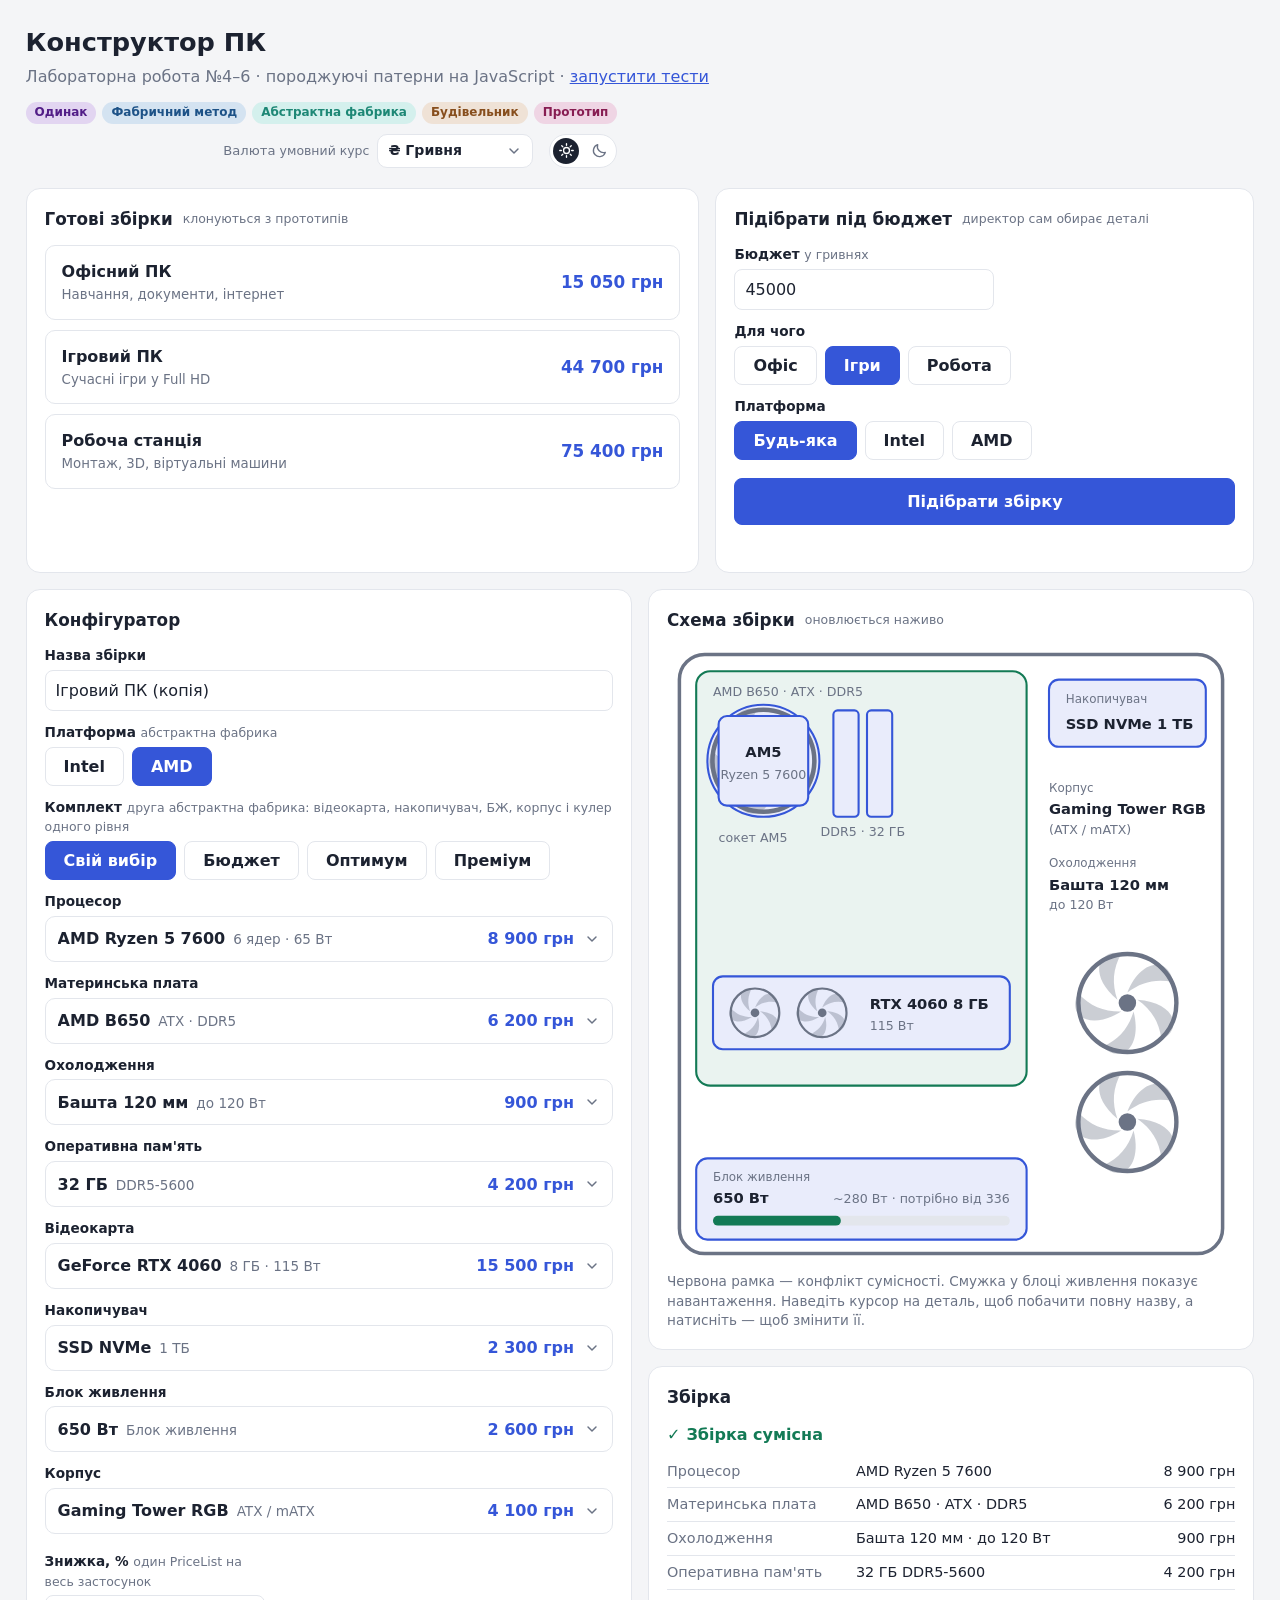
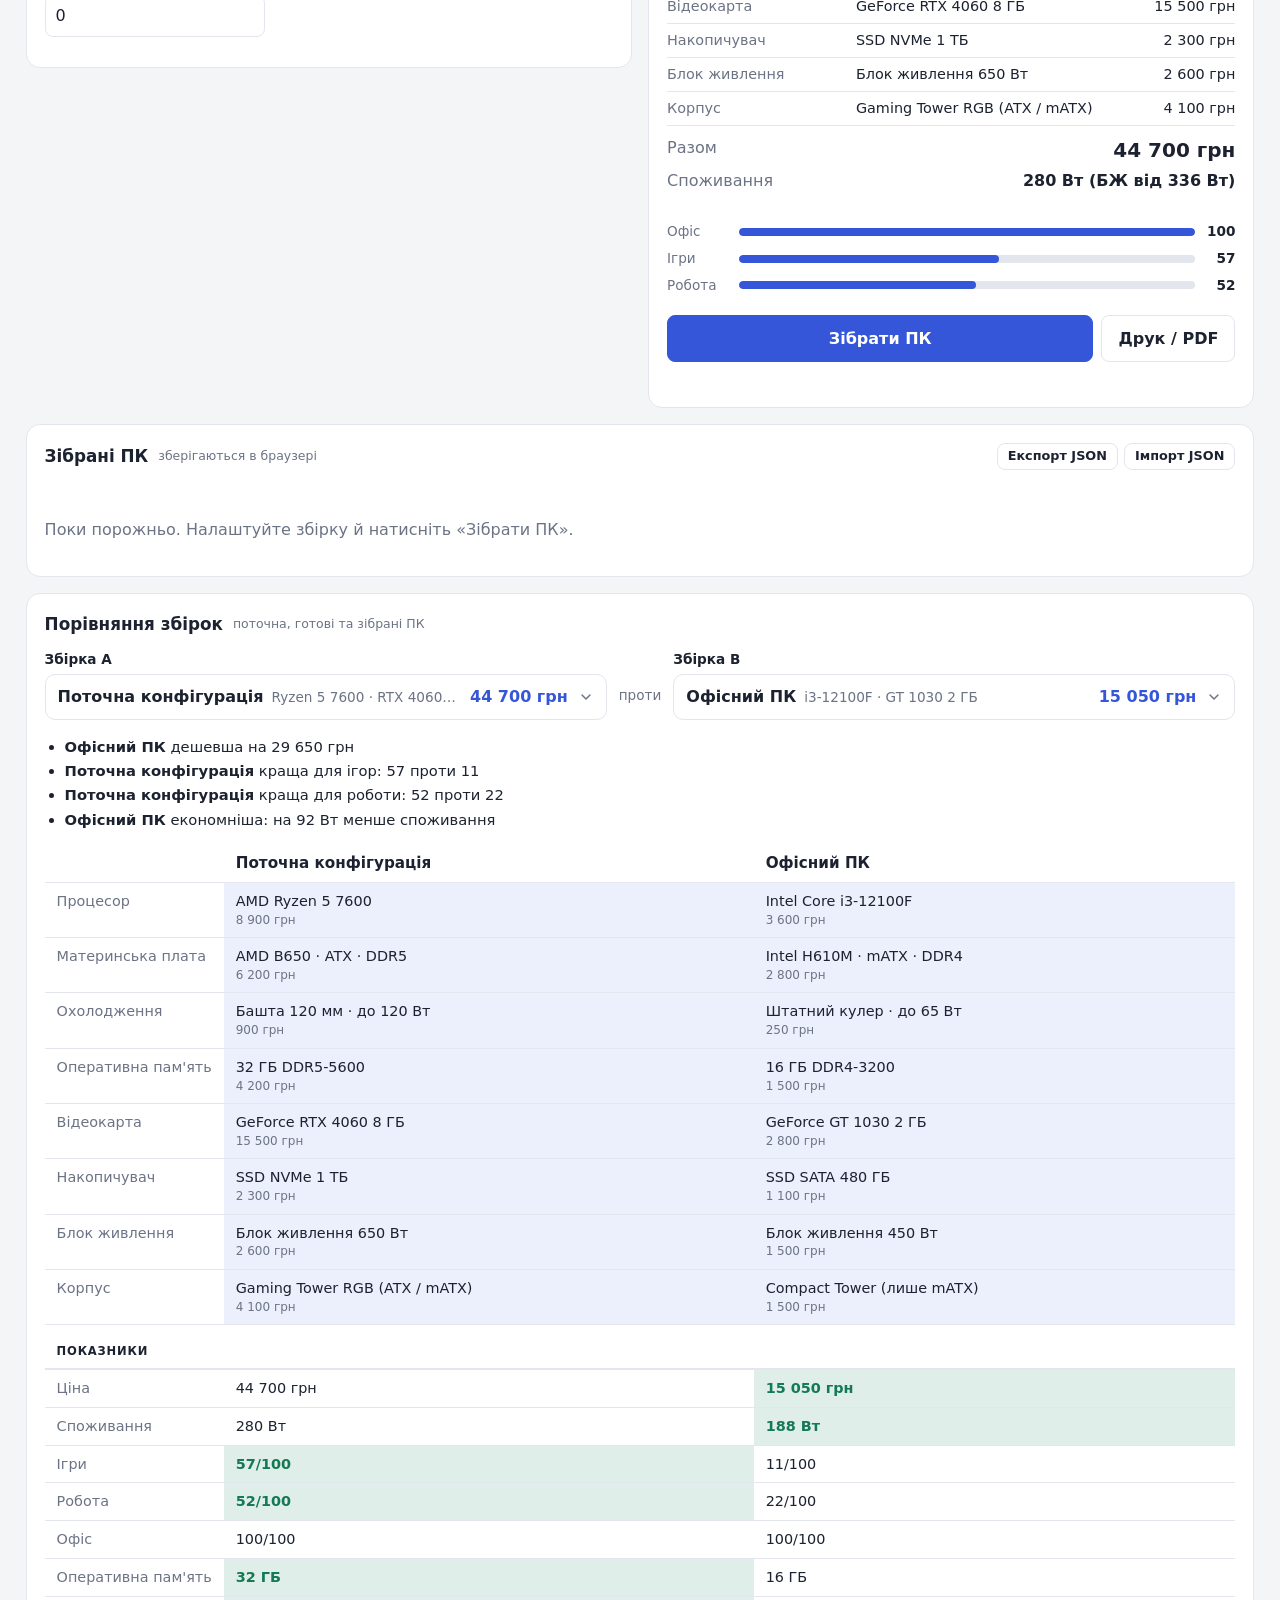
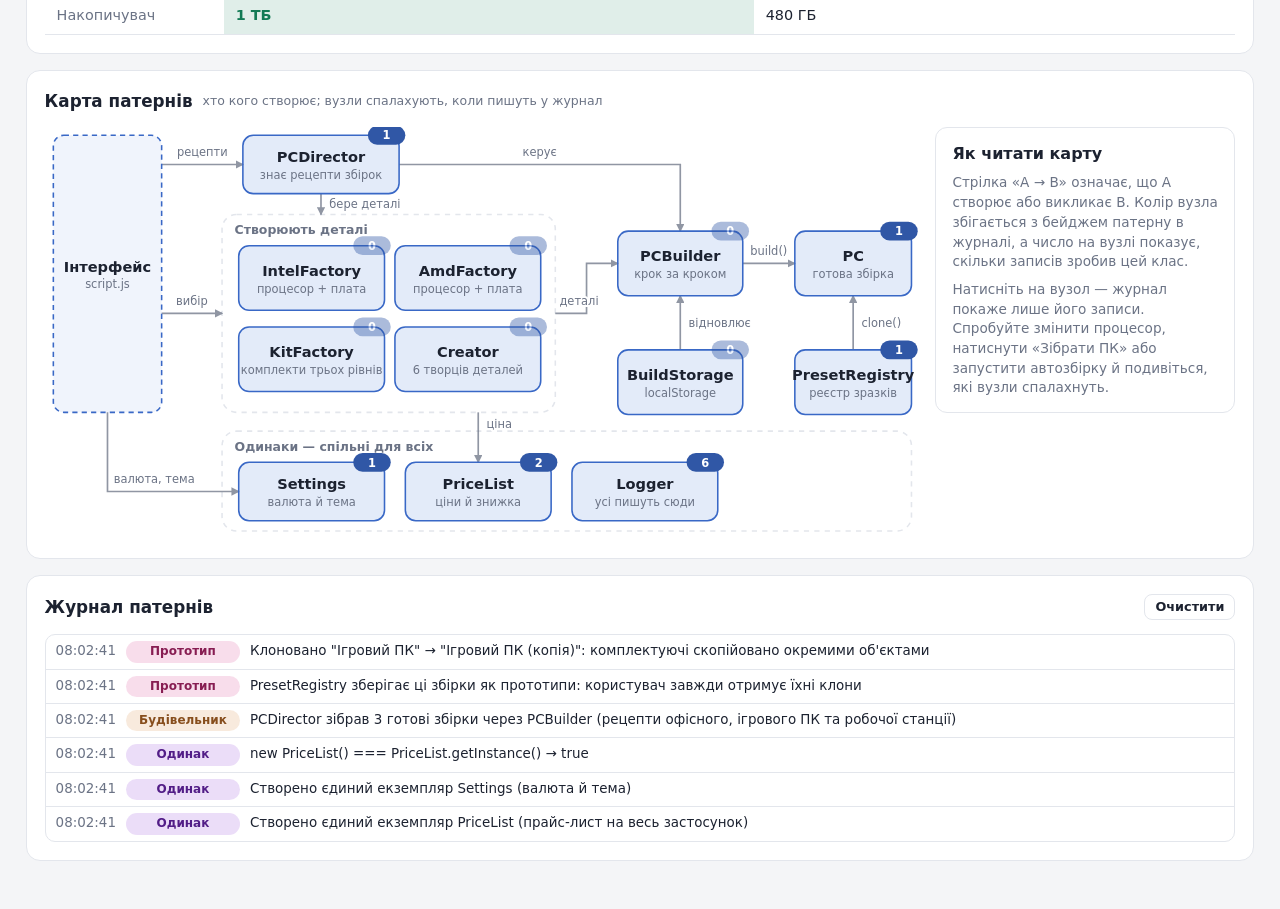
==== commit 009aa636: "feat: add pattern map with log filter, clickable schematic, price sorting and print sheet Logger ent" ====
--- a/index.html
+++ b/index.html
@@ -6,7 +6,6 @@
   <title>Конструктор ПК</title>
   <link rel="stylesheet" href="style.css">
   <script>
-    // Тема застосовується до відображення сторінки, щоб не було миготіння
     (function () {
       try {
         var data = JSON.parse(localStorage.getItem('patterns2026.settings.v1'));
@@ -120,7 +119,7 @@
         <h2>Схема збірки <span class="hint">оновлюється наживо</span></h2>
 
         <!-- Порожні слоти показані пунктиром; PcView (ui/PcView.js) лише перемикає класи й підписи -->
-        <svg id="pcView" viewBox="0 0 400 440" role="img" aria-label="Схематичний вигляд системного блока">
+        <svg id="pcView" viewBox="0 0 400 440" role="group" aria-label="Схематичний вигляд системного блока. Натисніть на деталь, щоб змінити її">
           <!-- Корпус -->
           <g id="v-case" class="v-part">
             <title></title>
@@ -196,7 +195,7 @@
           </g>
         </svg>
 
-        <p class="muted small note">Червона рамка — конфлікт сумісності. Смужка у блоці живлення показує навантаження. Наведіть курсор на деталь, щоб побачити повну назву.</p>
+        <p class="muted small note">Червона рамка — конфлікт сумісності. Смужка у блоці живлення показує навантаження. Наведіть курсор на деталь, щоб побачити повну назву, а натисніть — щоб змінити її.</p>
       </section>
 
       <section class="card">
@@ -216,7 +215,10 @@
 
         <div id="perf" class="perf" aria-label="Умовна оцінка продуктивності, від 0 до 100"></div>
 
-        <button id="buildBtn" class="btn primary" type="button">Зібрати ПК</button>
+        <div class="build-actions">
+          <button id="buildBtn" class="btn primary" type="button">Зібрати ПК</button>
+          <button id="printBtn" class="btn print-btn" type="button" title="Відкриє вікно друку: там можна обрати «Зберегти як PDF»">Друк / PDF</button>
+        </div>
         <p id="buildMsg" class="msg" role="status"></p>
       </section>
     </div>
@@ -252,10 +254,28 @@
     </section>
 
     <section class="card wide">
-      <h2>Журнал патернів <button id="clearLog" class="btn ghost small" type="button">Очистити</button></h2>
+      <h2>Карта патернів <span class="hint">хто кого створює; вузли спалахують, коли пишуть у журнал</span></h2>
+      <div class="pmap">
+        <div class="pmap-scroll">
+          <svg id="patternMap" class="pmap-svg" role="group" aria-label="Карта патернів: класи проєкту, стрілки показують, хто кого створює або викликає"></svg>
+        </div>
+        <aside id="mapInfo" class="pmap-info" aria-live="polite"></aside>
+      </div>
+    </section>
+
+    <section class="card wide" id="logCard">
+      <h2>
+        Журнал патернів
+        <button id="logFilter" class="chip" type="button" hidden></button>
+        <button id="clearLog" class="btn ghost small" type="button">Очистити</button>
+      </h2>
       <div id="log" class="log" aria-live="polite"></div>
+      <p id="logEmpty" class="muted small" hidden>Для цього вузла записів поки немає. Змініть щось у конфігураторі — і вони з’являться.</p>
     </section>
   </main>
+
+  <!-- Аркуш-специфікація: на екрані схований, під час друку показується лише він -->
+  <section id="printSheet" class="print-sheet" aria-hidden="true"></section>
 
   <!-- Порядок підключення важливий: кожен файл використовує те, що підключено вище -->
   <script src="library/data/catalog.js"></script>
@@ -292,6 +312,8 @@
   <!-- Аналіз збірок (не патерн: оцінка продуктивності й порівняння) -->
   <script src="library/analysis/Performance.js"></script>
   <script src="library/analysis/Comparison.js"></script>
+  <script src="library/analysis/PatternMap.js"></script>
+  <script src="library/analysis/BuildSheet.js"></script>
 
   <!-- Збереження збірок (не патерн: збірка відновлюється через фабрики та будівельник) -->
   <script src="library/persistence/PCSerializer.js"></script>
@@ -301,6 +323,8 @@
   <!-- Візуалізація (не патерн, лише відображення) -->
   <script src="ui/patternBadges.js"></script>
   <script src="ui/PcView.js"></script>
+  <script src="ui/PatternMapView.js"></script>
+  <script src="ui/PrintSheet.js"></script>
   <script src="ui/Dropdown.js"></script>
 
   <script src="script.js"></script>
--- a/style.css
+++ b/style.css
@@ -322,6 +322,17 @@
 .v-sub { font-size: 9px; fill: var(--muted); }
 .v-part.bad .v-val, .v-part.bad .v-sub { fill: var(--bad); }
 
+/* Деталі на схемі клікабельні: відкривають список слота */
+.v-part.pickable { cursor: pointer; outline: none; }
+.v-part.pickable:hover .body { stroke: var(--accent); stroke-width: 2.5; }
+.v-part.pickable:focus-visible .body { stroke: var(--accent); stroke-width: 3; stroke-dasharray: none; }
+.v-part.bad.pickable:hover .body { stroke: var(--bad); }
+.dd.locate .dd-btn { animation: locate 1.3s ease-out; }
+@keyframes locate {
+  0% { box-shadow: 0 0 0 0 color-mix(in srgb, var(--accent) 65%, transparent); }
+  100% { box-shadow: 0 0 0 12px transparent; }
+}
+
 /* Блок живлення: смужка навантаження */
 .bar-bg { fill: var(--line); }
 .bar { fill: var(--ok); transition: width 0.35s ease, fill 0.3s; }
@@ -358,8 +369,123 @@
   .stack { display: contents; }
 }
 
+/* ---------- Карта патернів ---------- */
+.chip {
+  font: inherit;
+  font-size: 0.78rem;
+  font-weight: 600;
+  padding: 3px 10px;
+  border-radius: 999px;
+  border: 1px solid var(--accent);
+  background: color-mix(in srgb, var(--accent) 14%, transparent);
+  color: var(--accent);
+  cursor: pointer;
+}
+.chip:hover { background: color-mix(in srgb, var(--accent) 24%, transparent); }
+.chip:focus-visible { outline: 2px solid var(--accent); outline-offset: 2px; }
+
+.pmap { display: grid; gap: 16px; align-items: start; }
+@media (min-width: 1000px) { .pmap { grid-template-columns: minmax(0, 1fr) 300px; } }
+.pmap-scroll { overflow-x: auto; }
+.pmap-svg { display: block; width: 100%; min-width: 680px; max-width: 1100px; height: auto; margin: 0 auto; }
+.pmap-info { border: 1px solid var(--line); border-radius: 12px; padding: 14px 16px; background: var(--field); min-height: 150px; }
+.pmap-info h3 { margin-bottom: 8px; }
+.pmap-info p { margin: 0 0 8px; }
+.pmap-info p:last-child { margin-bottom: 0; }
+
+.pm-group rect { fill: none; stroke: var(--line); stroke-width: 1.5; stroke-dasharray: 5 5; }
+.pm-group-label { fill: var(--muted); font-size: 12px; font-weight: 600; }
+
+.pm-edge path { fill: none; stroke: var(--muted); stroke-width: 1.6; opacity: 0.75; marker-end: url(#pm-arrow); transition: stroke 0.2s, opacity 0.2s; }
+.pm-edge-label {
+  fill: var(--muted);
+  font-size: 11px;
+  paint-order: stroke;
+  stroke: var(--card);
+  stroke-width: 4px;
+  stroke-linejoin: round;
+}
+.pm-edge.on path, .pm-edge.flash path { stroke: var(--accent); opacity: 1; stroke-width: 2.2; marker-end: url(#pm-arrow-on); }
+.pm-edge.on .pm-edge-label { fill: var(--accent); }
+.pm-edge.flash path { animation: pm-flow 0.9s ease-out; }
+.pm-arrow { fill: var(--muted); }
+.pm-arrow-on { fill: var(--accent); }
+
+.pm-node { --h: 220; cursor: pointer; outline: none; }
+.pm-node.static { cursor: default; }
+.pm-box {
+  fill: hsl(var(--h) 65% 50% / 0.13);
+  stroke: hsl(var(--h) 55% 50%);
+  stroke-width: 1.5;
+  transition: fill 0.2s, stroke-width 0.2s;
+}
+.pm-node.static .pm-box { stroke-dasharray: 5 4; fill: hsl(var(--h) 65% 50% / 0.07); }
+.pm-node:not(.static):hover .pm-box { fill: hsl(var(--h) 65% 50% / 0.24); }
+.pm-node:focus-visible .pm-box { stroke: var(--accent); stroke-width: 3; }
+.pm-node.sel .pm-box { fill: hsl(var(--h) 65% 50% / 0.3); stroke-width: 3; }
+.pm-node.pulse .pm-box { animation: pm-pulse 0.9s ease-out; }
+.pm-title { fill: var(--text); font-size: 14px; font-weight: 700; }
+.pm-sub { fill: var(--muted); font-size: 11px; }
+.pm-count rect { fill: hsl(var(--h) 55% 42%); }
+.pm-count-text { fill: #fff; font-size: 11px; font-weight: 700; font-variant-numeric: tabular-nums; }
+.pm-count.zero { opacity: 0.4; }
+
+@keyframes pm-pulse {
+  0% { fill: hsl(var(--h) 85% 55% / 0.7); stroke-width: 6; }
+  100% { stroke-width: 1.5; }
+}
+@keyframes pm-flow {
+  0% { stroke-width: 5; opacity: 0.4; }
+  100% { stroke-width: 2.2; opacity: 1; }
+}
+
+/* ---------- Друк / PDF: на папері видно лише аркуш-специфікацію ---------- */
+.build-actions { display: grid; grid-template-columns: minmax(0, 1fr) auto; gap: 8px; align-items: end; }
+.build-actions .btn { margin-top: 6px; }
+.btn.print-btn { padding: 11px 16px; white-space: nowrap; }
+.print-sheet { display: none; }
+
+@media print {
+  @page { size: A4; margin: 14mm 16mm; }
+  html, body { background: #fff !important; color: #111 !important; }
+  body > :not(#printSheet) { display: none !important; }
+  .print-sheet {
+    display: block;
+    color: #111;
+    font-size: 11pt;
+    line-height: 1.4;
+    -webkit-print-color-adjust: exact;
+    print-color-adjust: exact;
+  }
+  .ps-head { display: flex; justify-content: space-between; align-items: flex-end; gap: 16pt; border-bottom: 2px solid #111; padding-bottom: 8pt; }
+  .ps-head h1 { font-size: 22pt; margin: 2pt 0 0; }
+  .ps-kicker { margin: 0; font-size: 9.5pt; letter-spacing: 0.04em; text-transform: uppercase; color: #555; }
+  .ps-date { margin: 0; font-size: 10pt; color: #555; white-space: nowrap; }
+  .ps-status { display: inline-block; margin: 12pt 0 6pt; padding: 3pt 10pt; border: 1.5px solid; border-radius: 999px; font-weight: 700; font-size: 10.5pt; }
+  .ps-ok { color: #0f6b49; border-color: #0f6b49; }
+  .ps-warn { color: #8a5a00; border-color: #8a5a00; }
+  .ps-bad { color: #b3261e; border-color: #b3261e; }
+  .print-sheet ul { margin: 0 0 8pt; padding-left: 18pt; color: #b3261e; }
+  .ps-table { width: 100%; border-collapse: collapse; margin: 10pt 0 12pt; }
+  .ps-table th, .ps-table td { padding: 6pt 8pt; border-bottom: 1px solid #ccc; text-align: left; vertical-align: top; }
+  .ps-table thead th { font-size: 9.5pt; text-transform: uppercase; letter-spacing: 0.04em; color: #555; border-bottom: 2px solid #111; }
+  .ps-table tbody th { font-weight: 600; white-space: nowrap; }
+  .ps-table .num { text-align: right; white-space: nowrap; font-variant-numeric: tabular-nums; }
+  .ps-table tfoot th, .ps-table tfoot td { font-size: 13pt; font-weight: 800; border-bottom: 0; border-top: 2px solid #111; }
+  .ps-facts { display: grid; grid-template-columns: 9em 1fr; gap: 4pt 10pt; margin: 0 0 12pt; }
+  .ps-facts dt { color: #555; }
+  .ps-facts dd { margin: 0; font-weight: 600; }
+  .print-sheet h2 { font-size: 12pt; margin: 0 0 6pt; }
+  .ps-perf-row { display: grid; grid-template-columns: 5em 1fr 2.5em; gap: 10pt; align-items: center; margin-bottom: 5pt; }
+  .ps-perf-row b { text-align: right; }
+  .ps-meter { height: 8pt; border-radius: 4pt; background: #e2e5ea; overflow: hidden; }
+  .ps-meter i { display: block; height: 100%; background: #3556d8; }
+  .ps-note { margin: 14pt 0 0; font-size: 9pt; color: #666; }
+  .ps-table tr, .ps-perf-row { break-inside: avoid; }
+}
+
 @media (prefers-reduced-motion: reduce) {
-  [data-fan] .rotor, .rgb [data-fan] .ring, .v-part.pop .body, .dd-panel { animation: none; }
+  [data-fan] .rotor, .rgb [data-fan] .ring, .v-part.pop .body, .dd-panel, .dd.locate .dd-btn, .pm-node.pulse .pm-box, .pm-edge.flash path { animation: none; }
   .theme-toggle .thumb, .dd-chevron, .meter i { transition: none; }
 }
 
@@ -466,6 +592,22 @@
 
 .dd-searchbox { display: flex; align-items: center; gap: 8px; padding: 8px 14px; border-bottom: 1px solid var(--line); color: var(--muted); }
 .dd-searchbox[hidden] { display: none; }
+.dd-sort {
+  flex: none;
+  font: inherit;
+  font-size: 0.74rem;
+  font-weight: 600;
+  padding: 3px 9px;
+  border: 1px solid var(--line);
+  border-radius: 999px;
+  background: var(--card);
+  color: var(--muted);
+  white-space: nowrap;
+  cursor: pointer;
+}
+.dd-sort[hidden] { display: none; }
+.dd-sort:hover { color: var(--text); border-color: var(--muted); }
+.dd-sort:focus-visible { outline: 2px solid var(--accent); outline-offset: 1px; }
 .dd-panel .dd-search { flex: 1; width: auto; padding: 4px 0; border: 0; border-radius: 0; background: transparent; color: var(--text); outline: none; }
 
 .dd-list { position: relative; margin: 0; padding: 6px; list-style: none; overflow-y: auto; overscroll-behavior: contain; outline: none; }
